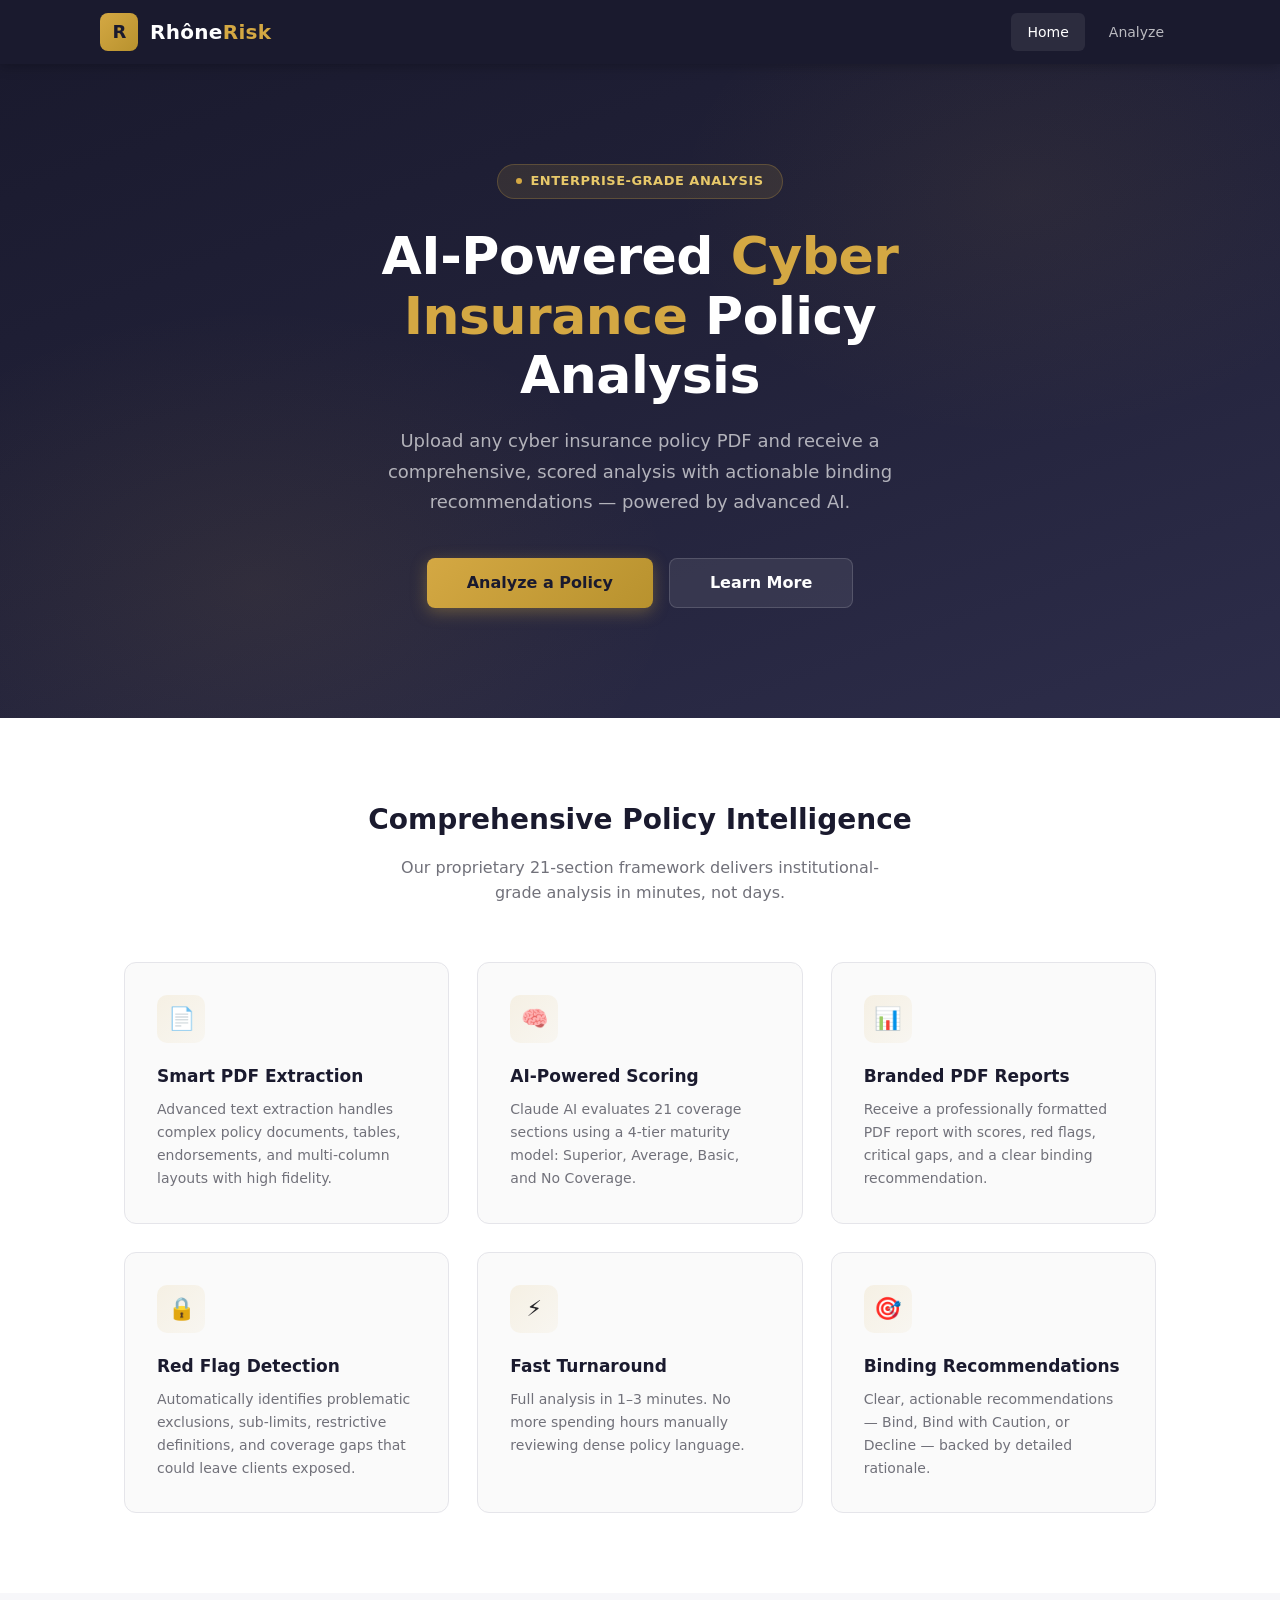
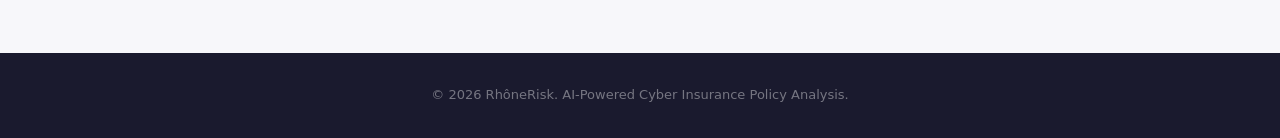
==== static/index.html @ d4c434c1 "Add web frontend and fix Claude API pipeline Frontend: - Add professional SPA frontend (static/index" ====
<!DOCTYPE html>
<html lang="en">
<head>
  <meta charset="UTF-8">
  <meta name="viewport" content="width=device-width, initial-scale=1.0">
  <title>RhôneRisk — Cyber Insurance Policy Analyzer</title>
  <link rel="stylesheet" href="/static/css/style.css">
  <link rel="icon" href="data:image/svg+xml,<svg xmlns='http://www.w3.org/2000/svg' viewBox='0 0 32 32'><rect width='32' height='32' rx='6' fill='%23d4a843'/><text x='50%25' y='55%25' dominant-baseline='central' text-anchor='middle' font-family='Georgia,serif' font-weight='800' font-size='18' fill='%231a1a2e'>R</text></svg>">
</head>
<body>

<!-- ======== Navbar ======== -->
<nav class="navbar">
  <div class="navbar-inner">
    <a href="/" class="logo" data-view="home">
      <div class="logo-mark">R</div>
      <div class="logo-text">Rhône<span>Risk</span></div>
    </a>
    <div class="nav-links">
      <a href="/" data-view="home">Home</a>
      <a href="#analyze" data-view="analyze">Analyze</a>
    </div>
  </div>
</nav>

<!-- ======== HOME VIEW ======== -->
<div id="view-home" class="view active">

  <section class="hero">
    <div class="hero-content fade-in">
      <div class="hero-badge"><span class="dot"></span> Enterprise-Grade Analysis</div>
      <h1>AI-Powered <em>Cyber Insurance</em> Policy Analysis</h1>
      <p>Upload any cyber insurance policy PDF and receive a comprehensive, scored analysis with actionable binding recommendations — powered by advanced AI.</p>
      <div class="hero-actions">
        <a class="btn btn-primary btn-lg" data-view="analyze">Analyze a Policy</a>
        <a class="btn btn-secondary btn-lg" href="#features">Learn More</a>
      </div>
    </div>
  </section>

  <section class="features" id="features">
    <div class="features-header">
      <h2>Comprehensive Policy Intelligence</h2>
      <p>Our proprietary 21-section framework delivers institutional-grade analysis in minutes, not days.</p>
    </div>
    <div class="features-grid container">
      <div class="feature-card">
        <div class="feature-icon">📄</div>
        <h3>Smart PDF Extraction</h3>
        <p>Advanced text extraction handles complex policy documents, tables, endorsements, and multi-column layouts with high fidelity.</p>
      </div>
      <div class="feature-card">
        <div class="feature-icon">🧠</div>
        <h3>AI-Powered Scoring</h3>
        <p>Claude AI evaluates 21 coverage sections using a 4-tier maturity model: Superior, Average, Basic, and No Coverage.</p>
      </div>
      <div class="feature-card">
        <div class="feature-icon">📊</div>
        <h3>Branded PDF Reports</h3>
        <p>Receive a professionally formatted PDF report with scores, red flags, critical gaps, and a clear binding recommendation.</p>
      </div>
      <div class="feature-card">
        <div class="feature-icon">🔒</div>
        <h3>Red Flag Detection</h3>
        <p>Automatically identifies problematic exclusions, sub-limits, restrictive definitions, and coverage gaps that could leave clients exposed.</p>
      </div>
      <div class="feature-card">
        <div class="feature-icon">⚡</div>
        <h3>Fast Turnaround</h3>
        <p>Full analysis in 1–3 minutes. No more spending hours manually reviewing dense policy language.</p>
      </div>
      <div class="feature-card">
        <div class="feature-icon">🎯</div>
        <h3>Binding Recommendations</h3>
        <p>Clear, actionable recommendations — Bind, Bind with Caution, or Decline — backed by detailed rationale.</p>
      </div>
    </div>
  </section>

</div>

<!-- ======== ANALYZE VIEW ======== -->
<div id="view-analyze" class="view">
  <section class="page-section">
    <div class="container">
      <h1 class="section-title">Analyze a Policy</h1>
      <p class="section-subtitle">Upload a cyber insurance policy PDF for AI-powered analysis and scoring.</p>

      <form id="analyze-form" class="card fade-in">

        <!-- Dropzone -->
        <div class="form-group">
          <label class="form-label">Policy Document <span style="color:var(--red)">*</span></label>
          <div class="dropzone" id="dropzone">
            <input type="file" id="file-input" accept=".pdf">
            <div class="dropzone-icon">📄</div>
            <h3>Drag &amp; drop your PDF here</h3>
            <p>or click to browse — PDF only, max 50 MB</p>
          </div>
          <div class="file-info" id="file-info" style="display:none"></div>
        </div>

        <hr style="border:none;border-top:1px solid var(--gray-200);margin:28px 0">

        <h3 style="font-size:16px;font-weight:700;color:var(--navy);margin-bottom:16px">Client Information <span class="form-hint">(optional)</span></h3>

        <div class="form-row">
          <div class="form-group">
            <label class="form-label" for="client_name">Client Name</label>
            <input class="form-input" type="text" id="client_name" placeholder="e.g. Acme Corp">
          </div>
          <div class="form-group">
            <label class="form-label" for="industry">Industry</label>
            <input class="form-input" type="text" id="industry" placeholder="e.g. Technology, Healthcare">
          </div>
        </div>

        <div class="form-row">
          <div class="form-group">
            <label class="form-label" for="annual_revenue">Annual Revenue</label>
            <input class="form-input" type="text" id="annual_revenue" placeholder="e.g. $10M">
          </div>
          <div class="form-group">
            <label class="form-label" for="employee_count">Employee Count</label>
            <input class="form-input" type="text" id="employee_count" placeholder="e.g. 250">
          </div>
        </div>

        <div class="checkbox-group">
          <input type="checkbox" id="is_msp">
          <label for="is_msp">This client is a Managed Service Provider (MSP)</label>
        </div>

        <div class="form-group">
          <label class="form-label" for="notes">Additional Notes</label>
          <textarea class="form-textarea" id="notes" placeholder="Any special considerations or context for the analysis…"></textarea>
        </div>

        <div style="text-align:right;padding-top:8px">
          <button type="submit" class="btn btn-primary btn-lg" id="submit-btn">⬆ Upload &amp; Analyze</button>
        </div>

      </form>
    </div>
  </section>
</div>

<!-- ======== PROGRESS VIEW ======== -->
<div id="view-progress" class="view">
  <section class="page-section">
    <div class="container" style="max-width:600px">
      <div class="card fade-in">
        <div class="progress-container">

          <div class="progress-ring-wrap">
            <svg class="progress-ring" width="180" height="180">
              <circle class="progress-ring-bg" cx="90" cy="90" r="78"/>
              <circle class="progress-ring-fill" id="progress-ring-fill" cx="90" cy="90" r="78"
                      stroke-dasharray="490" stroke-dashoffset="490"/>
            </svg>
            <div class="progress-pct">
              <span class="pct" id="progress-pct">0</span>
              <span class="pct-label">percent</span>
            </div>
          </div>

          <div class="progress-stage" id="progress-stage">Pending</div>
          <div class="progress-detail" id="progress-detail">Preparing analysis…</div>

          <div style="margin-top:16px;font-size:13px;color:var(--gray-400)">
            Analysis ID: <code id="analysis-id-display" style="color:var(--gray-600)">—</code>
          </div>

          <div class="stage-steps" style="margin-top:28px">
            <div class="stage-step"><span class="step-dot"></span> Extracting</div>
            <div class="stage-step"><span class="step-dot"></span> Parsing</div>
            <div class="stage-step"><span class="step-dot"></span> Scoring</div>
            <div class="stage-step"><span class="step-dot"></span> Post-Processing</div>
            <div class="stage-step"><span class="step-dot"></span> Narrative</div>
            <div class="stage-step"><span class="step-dot"></span> Report</div>
          </div>

        </div>
      </div>
    </div>
  </section>
</div>

<!-- ======== RESULTS VIEW ======== -->
<div id="view-results" class="view">
  <section class="page-section">
    <div class="container">

      <!-- Header: Score + Rating -->
      <div class="card fade-in">
        <div class="results-header">
          <div class="score-gauge">
            <svg viewBox="0 0 200 200">
              <circle class="gauge-bg" cx="100" cy="100" r="88"
                      transform="rotate(-90 100 100)"
                      stroke-dasharray="553" stroke-dashoffset="0"/>
              <circle class="gauge-fill" id="gauge-fill" cx="100" cy="100" r="88"
                      transform="rotate(-90 100 100)"
                      stroke-dasharray="553" stroke-dashoffset="553"/>
            </svg>
            <div class="score-value">
              <span class="score-num" id="score-num">0.0</span>
              <span class="score-max">/ 10</span>
            </div>
          </div>
          <div id="rating-badge" class="rating-badge rating-average">—</div>
        </div>

        <div id="recommendation" class="recommendation-card rec-caution">
          <span class="rec-icon">⚠️</span>
          <div>Loading…</div>
        </div>

        <!-- Policy Metadata -->
        <div style="margin-bottom:8px">
          <h3 style="font-size:15px;font-weight:700;color:var(--navy);margin-bottom:12px">Policy Details</h3>
          <div id="policy-metadata" style="font-size:14px;color:var(--gray-600);line-height:2"></div>
        </div>
      </div>

      <!-- Coverage Scores -->
      <div class="card fade-in-delay">
        <h3 style="font-size:17px;font-weight:700;color:var(--navy);margin-bottom:16px">Coverage Scores</h3>
        <div style="overflow-x:auto">
          <table class="coverage-table">
            <thead>
              <tr>
                <th>Coverage Section</th>
                <th>Score</th>
                <th>Tier</th>
                <th>Visual</th>
              </tr>
            </thead>
            <tbody id="coverage-tbody"></tbody>
          </table>
        </div>
      </div>

      <!-- Red Flags & Gaps -->
      <div class="card fade-in-delay">
        <div style="display:flex;align-items:center;gap:12px;margin-bottom:20px">
          <h3 style="font-size:17px;font-weight:700;color:var(--navy)">Red Flags &amp; Critical Gaps</h3>
          <span style="background:var(--red-light);color:var(--red);padding:4px 12px;border-radius:100px;font-size:13px;font-weight:700" id="red-flag-count">0</span>
        </div>
        <div id="critical-gaps"></div>
      </div>

      <!-- Actions -->
      <div style="display:flex;gap:16px;justify-content:center;padding:20px 0;flex-wrap:wrap">
        <button class="btn btn-primary btn-lg" id="download-btn">📥 Download PDF Report</button>
        <button class="btn btn-outline btn-lg" id="new-analysis-btn">+ New Analysis</button>
      </div>

    </div>
  </section>
</div>

<!-- ======== ERROR VIEW ======== -->
<div id="view-error" class="view">
  <section class="page-section">
    <div class="container" style="max-width:600px">
      <div class="card">
        <div class="error-state">
          <div class="error-icon">❌</div>
          <h3>Analysis Failed</h3>
          <p id="error-message">An unexpected error occurred.</p>
          <button class="btn btn-primary" id="error-retry">Try Again</button>
        </div>
      </div>
    </div>
  </section>
</div>

<!-- ======== Footer ======== -->
<footer class="footer">
  <div class="container">
    &copy; 2026 RhôneRisk. AI-Powered Cyber Insurance Policy Analysis.
  </div>
</footer>

<!-- Toast -->
<div id="toast" class="toast"></div>

<script src="/static/js/app.js"></script>
</body>
</html>
---- static/css/style.css ----
/* ============================================================
   RhôneRisk Cyber Insurance Policy Analyzer — Stylesheet
   ============================================================ */

/* --- Reset & Variables ------------------------------------ */
*, *::before, *::after { box-sizing: border-box; margin: 0; padding: 0; }

:root {
  --navy:        #1a1a2e;
  --navy-light:  #22223a;
  --navy-mid:    #2d2d4a;
  --gold:        #d4a843;
  --gold-light:  #e8c96a;
  --gold-dark:   #b8922e;
  --white:       #ffffff;
  --off-white:   #f7f7fa;
  --gray-50:     #fafafa;
  --gray-100:    #f3f3f6;
  --gray-200:    #e5e5ea;
  --gray-300:    #d1d1d6;
  --gray-400:    #a1a1aa;
  --gray-500:    #71717a;
  --gray-600:    #52525b;
  --gray-700:    #3f3f46;
  --gray-800:    #27272a;
  --red:         #dc2626;
  --red-light:   #fef2f2;
  --green:       #16a34a;
  --green-light: #f0fdf4;
  --amber:       #d97706;
  --amber-light: #fffbeb;
  --blue:        #2563eb;
  --blue-light:  #eff6ff;
  --shadow-sm:   0 1px 2px rgba(0,0,0,.06);
  --shadow:      0 2px 8px rgba(0,0,0,.08);
  --shadow-md:   0 4px 16px rgba(0,0,0,.10);
  --shadow-lg:   0 8px 32px rgba(0,0,0,.12);
  --radius:      8px;
  --radius-lg:   12px;
  --transition:  .25s ease;
  --font:        'Segoe UI', system-ui, -apple-system, sans-serif;
  --font-serif:  Georgia, 'Times New Roman', serif;
}

html { scroll-behavior: smooth; }

body {
  font-family: var(--font);
  color: var(--gray-800);
  background: var(--off-white);
  line-height: 1.6;
  -webkit-font-smoothing: antialiased;
}

a { color: var(--gold-dark); text-decoration: none; transition: color var(--transition); }
a:hover { color: var(--gold); }

img { max-width: 100%; display: block; }

/* --- Utility --------------------------------------------- */
.container { max-width: 1080px; margin: 0 auto; padding: 0 24px; }
.sr-only { position: absolute; width: 1px; height: 1px; overflow: hidden; clip: rect(0,0,0,0); }

/* --- Header / Navbar ------------------------------------- */
.navbar {
  background: var(--navy);
  padding: 0 24px;
  position: sticky; top: 0; z-index: 100;
  box-shadow: 0 2px 12px rgba(0,0,0,.25);
}
.navbar-inner {
  max-width: 1080px; margin: 0 auto;
  display: flex; align-items: center; justify-content: space-between;
  height: 64px;
}
.logo { display: flex; align-items: center; gap: 12px; text-decoration: none; }
.logo-mark {
  width: 38px; height: 38px; border-radius: 8px;
  background: linear-gradient(135deg, var(--gold), var(--gold-dark));
  display: flex; align-items: center; justify-content: center;
  font-weight: 800; font-size: 18px; color: var(--navy);
  letter-spacing: -1px; line-height: 1;
}
.logo-text {
  font-size: 20px; font-weight: 700; color: var(--white);
  letter-spacing: .3px;
}
.logo-text span { color: var(--gold); }

.nav-links { display: flex; gap: 8px; }
.nav-links a {
  color: rgba(255,255,255,.7); font-size: 14px; font-weight: 500;
  padding: 8px 16px; border-radius: 6px; transition: all var(--transition);
}
.nav-links a:hover,
.nav-links a.active { color: var(--white); background: rgba(255,255,255,.08); }

/* --- Hero ------------------------------------------------ */
.hero {
  background: linear-gradient(160deg, var(--navy) 0%, var(--navy-light) 50%, var(--navy-mid) 100%);
  padding: 100px 24px 110px;
  text-align: center;
  position: relative; overflow: hidden;
}
.hero::before {
  content: '';
  position: absolute; inset: 0;
  background:
    radial-gradient(ellipse 600px 400px at 20% 80%, rgba(212,168,67,.08) 0%, transparent 70%),
    radial-gradient(ellipse 500px 350px at 80% 20%, rgba(212,168,67,.06) 0%, transparent 70%);
  pointer-events: none;
}
.hero-content { position: relative; z-index: 1; max-width: 720px; margin: 0 auto; }
.hero-badge {
  display: inline-flex; align-items: center; gap: 8px;
  background: rgba(212,168,67,.12); border: 1px solid rgba(212,168,67,.25);
  border-radius: 100px; padding: 6px 18px; margin-bottom: 28px;
  font-size: 13px; font-weight: 600; color: var(--gold-light);
  letter-spacing: .5px; text-transform: uppercase;
}
.hero-badge .dot { width: 6px; height: 6px; border-radius: 50%; background: var(--gold); }
.hero h1 {
  font-size: clamp(32px, 5vw, 52px); font-weight: 800; color: var(--white);
  line-height: 1.15; margin-bottom: 20px; letter-spacing: -.5px;
}
.hero h1 em { font-style: normal; color: var(--gold); }
.hero p {
  font-size: 18px; color: rgba(255,255,255,.65); max-width: 560px; margin: 0 auto 40px;
  line-height: 1.7;
}

/* --- Buttons --------------------------------------------- */
.btn {
  display: inline-flex; align-items: center; justify-content: center; gap: 8px;
  font-family: var(--font); font-size: 15px; font-weight: 600;
  padding: 14px 32px; border-radius: 8px; border: none; cursor: pointer;
  transition: all var(--transition); text-decoration: none; line-height: 1;
}
.btn-primary {
  background: linear-gradient(135deg, var(--gold), var(--gold-dark));
  color: var(--navy); box-shadow: 0 4px 16px rgba(212,168,67,.35);
}
.btn-primary:hover {
  transform: translateY(-2px);
  box-shadow: 0 6px 24px rgba(212,168,67,.45);
  color: var(--navy);
}
.btn-secondary {
  background: rgba(255,255,255,.08); color: var(--white);
  border: 1px solid rgba(255,255,255,.15);
}
.btn-secondary:hover { background: rgba(255,255,255,.14); color: var(--white); }
.btn-outline {
  background: transparent; color: var(--navy);
  border: 2px solid var(--gray-200);
}
.btn-outline:hover { border-color: var(--gold); color: var(--gold-dark); }
.btn-sm { padding: 10px 20px; font-size: 14px; }
.btn-lg { padding: 16px 40px; font-size: 16px; }
.btn:disabled { opacity: .5; cursor: not-allowed; transform: none !important; }

.hero-actions { display: flex; gap: 16px; justify-content: center; flex-wrap: wrap; }

/* --- Features -------------------------------------------- */
.features {
  padding: 80px 24px;
  background: var(--white);
}
.features-header { text-align: center; margin-bottom: 56px; }
.features-header h2 { font-size: 28px; font-weight: 700; color: var(--navy); margin-bottom: 12px; }
.features-header p { font-size: 16px; color: var(--gray-500); max-width: 520px; margin: 0 auto; }

.features-grid {
  display: grid; grid-template-columns: repeat(auto-fit, minmax(280px, 1fr));
  gap: 28px; max-width: 1080px; margin: 0 auto;
}
.feature-card {
  background: var(--gray-50); border: 1px solid var(--gray-200);
  border-radius: var(--radius-lg); padding: 32px;
  transition: all var(--transition);
}
.feature-card:hover {
  border-color: var(--gold);
  box-shadow: var(--shadow-md);
  transform: translateY(-2px);
}
.feature-icon {
  width: 48px; height: 48px; border-radius: 10px;
  background: linear-gradient(135deg, rgba(212,168,67,.12), rgba(212,168,67,.05));
  display: flex; align-items: center; justify-content: center;
  font-size: 22px; margin-bottom: 20px;
}
.feature-card h3 { font-size: 17px; font-weight: 700; color: var(--navy); margin-bottom: 8px; }
.feature-card p { font-size: 14px; color: var(--gray-500); line-height: 1.65; }

/* --- Page Sections --------------------------------------- */
.page-section {
  padding: 60px 24px 80px;
}
.page-section .container { max-width: 760px; }

.section-title {
  font-size: 28px; font-weight: 700; color: var(--navy);
  margin-bottom: 8px;
}
.section-subtitle {
  font-size: 15px; color: var(--gray-500); margin-bottom: 36px;
}

/* --- Card ------------------------------------------------ */
.card {
  background: var(--white); border: 1px solid var(--gray-200);
  border-radius: var(--radius-lg); box-shadow: var(--shadow);
  padding: 36px; margin-bottom: 24px;
}

/* --- Form ------------------------------------------------ */
.form-group { margin-bottom: 20px; }
.form-label {
  display: block; font-size: 14px; font-weight: 600; color: var(--gray-700);
  margin-bottom: 6px;
}
.form-hint { font-size: 12px; color: var(--gray-400); font-weight: 400; margin-left: 4px; }
.form-input,
.form-select,
.form-textarea {
  width: 100%; padding: 11px 14px; font-size: 15px; font-family: var(--font);
  border: 1px solid var(--gray-300); border-radius: var(--radius);
  background: var(--white); color: var(--gray-800);
  transition: border-color var(--transition), box-shadow var(--transition);
}
.form-input:focus,
.form-select:focus,
.form-textarea:focus {
  outline: none; border-color: var(--gold);
  box-shadow: 0 0 0 3px rgba(212,168,67,.15);
}
.form-textarea { resize: vertical; min-height: 80px; }
.form-row { display: grid; grid-template-columns: 1fr 1fr; gap: 16px; }

.checkbox-group {
  display: flex; align-items: center; gap: 10px;
  padding: 12px 0;
}
.checkbox-group input[type="checkbox"] {
  width: 18px; height: 18px; accent-color: var(--gold);
  cursor: pointer;
}
.checkbox-group label { font-size: 14px; color: var(--gray-700); cursor: pointer; }

/* --- Dropzone -------------------------------------------- */
.dropzone {
  border: 2px dashed var(--gray-300); border-radius: var(--radius-lg);
  padding: 48px 24px; text-align: center; cursor: pointer;
  transition: all var(--transition); background: var(--gray-50);
  position: relative;
}
.dropzone:hover,
.dropzone.drag-over {
  border-color: var(--gold); background: rgba(212,168,67,.04);
}
.dropzone-icon { font-size: 40px; margin-bottom: 12px; opacity: .5; }
.dropzone h3 { font-size: 16px; font-weight: 600; color: var(--gray-700); margin-bottom: 4px; }
.dropzone p { font-size: 13px; color: var(--gray-400); }
.dropzone input[type="file"] {
  position: absolute; inset: 0; opacity: 0; cursor: pointer;
}
.dropzone.has-file { border-color: var(--green); background: var(--green-light); }
.dropzone.has-file .dropzone-icon { opacity: 1; }

.file-info {
  display: flex; align-items: center; gap: 12px; justify-content: center;
  margin-top: 12px; font-size: 14px; color: var(--gray-600);
}
.file-info .file-name { font-weight: 600; color: var(--navy); }
.file-info .file-size { color: var(--gray-400); }
.file-info .remove-file {
  color: var(--red); cursor: pointer; font-weight: 600; font-size: 13px;
  background: none; border: none; font-family: var(--font);
}
.file-info .remove-file:hover { text-decoration: underline; }

/* --- Progress -------------------------------------------- */
.progress-container { text-align: center; padding: 20px 0; }

.progress-ring-wrap {
  position: relative; width: 180px; height: 180px; margin: 0 auto 28px;
}
.progress-ring { transform: rotate(-90deg); }
.progress-ring-bg { fill: none; stroke: var(--gray-200); stroke-width: 8; }
.progress-ring-fill {
  fill: none; stroke: var(--gold); stroke-width: 8;
  stroke-linecap: round;
  transition: stroke-dashoffset .6s ease;
}
.progress-pct {
  position: absolute; inset: 0; display: flex; flex-direction: column;
  align-items: center; justify-content: center;
}
.progress-pct .pct { font-size: 42px; font-weight: 800; color: var(--navy); line-height: 1; }
.progress-pct .pct-label { font-size: 13px; color: var(--gray-400); margin-top: 4px; }

.progress-stage {
  font-size: 16px; font-weight: 600; color: var(--navy); margin-bottom: 8px;
}
.progress-detail { font-size: 14px; color: var(--gray-500); }

.stage-steps {
  display: flex; gap: 4px; justify-content: center; flex-wrap: wrap;
  margin-top: 28px;
}
.stage-step {
  display: flex; align-items: center; gap: 6px;
  padding: 6px 14px; border-radius: 100px; font-size: 12px; font-weight: 600;
  background: var(--gray-100); color: var(--gray-400);
  transition: all var(--transition);
}
.stage-step.active { background: rgba(212,168,67,.12); color: var(--gold-dark); }
.stage-step.done { background: var(--green-light); color: var(--green); }
.stage-step .step-dot {
  width: 6px; height: 6px; border-radius: 50%; background: currentColor;
}

/* --- Results --------------------------------------------- */
.results-header {
  text-align: center; padding-bottom: 32px;
  border-bottom: 1px solid var(--gray-200); margin-bottom: 32px;
}

.score-gauge {
  position: relative; width: 200px; height: 200px; margin: 0 auto 20px;
}
.score-gauge svg { width: 100%; height: 100%; }
.gauge-bg { fill: none; stroke: var(--gray-200); stroke-width: 12; }
.gauge-fill {
  fill: none; stroke-width: 12; stroke-linecap: round;
  transition: stroke-dashoffset 1.2s ease, stroke .4s ease;
}
.score-value {
  position: absolute; inset: 0; display: flex; flex-direction: column;
  align-items: center; justify-content: center;
}
.score-value .score-num { font-size: 52px; font-weight: 800; line-height: 1; }
.score-value .score-max { font-size: 16px; color: var(--gray-400); margin-top: 2px; }

.rating-badge {
  display: inline-flex; align-items: center; gap: 8px;
  padding: 8px 24px; border-radius: 100px; font-size: 15px; font-weight: 700;
  letter-spacing: .3px; text-transform: uppercase;
}
.rating-superior { background: #ecfdf5; color: #059669; border: 1px solid #a7f3d0; }
.rating-average  { background: #eff6ff; color: #2563eb; border: 1px solid #bfdbfe; }
.rating-basic    { background: #fffbeb; color: #d97706; border: 1px solid #fde68a; }
.rating-nocoverage { background: #fef2f2; color: #dc2626; border: 1px solid #fecaca; }

.recommendation-card {
  display: flex; align-items: center; gap: 16px;
  padding: 20px 24px; border-radius: var(--radius-lg);
  margin: 24px 0 32px; font-size: 15px; font-weight: 600;
}
.rec-bind { background: #ecfdf5; color: #059669; border: 1px solid #a7f3d0; }
.rec-caution { background: #fffbeb; color: #d97706; border: 1px solid #fde68a; }
.rec-decline { background: #fef2f2; color: #dc2626; border: 1px solid #fecaca; }
.rec-icon { font-size: 28px; flex-shrink: 0; }

/* --- Coverage Table -------------------------------------- */
.coverage-table { width: 100%; border-collapse: collapse; margin: 16px 0; }
.coverage-table th {
  text-align: left; font-size: 12px; font-weight: 700; color: var(--gray-500);
  text-transform: uppercase; letter-spacing: .5px;
  padding: 10px 14px; border-bottom: 2px solid var(--gray-200);
}
.coverage-table td {
  padding: 12px 14px; border-bottom: 1px solid var(--gray-100);
  font-size: 14px; color: var(--gray-700);
}
.coverage-table tr:hover td { background: var(--gray-50); }
.score-cell { font-weight: 700; font-size: 15px; }
.score-cell.superior { color: #059669; }
.score-cell.average { color: #2563eb; }
.score-cell.basic { color: #d97706; }
.score-cell.nocoverage { color: #dc2626; }

.score-bar-cell { width: 120px; }
.score-bar {
  height: 6px; border-radius: 3px; background: var(--gray-200);
  overflow: hidden;
}
.score-bar-fill {
  height: 100%; border-radius: 3px;
  transition: width .8s ease;
}

/* --- Red Flags / Gaps ------------------------------------ */
.alert-box {
  display: flex; align-items: flex-start; gap: 14px;
  padding: 16px 20px; border-radius: var(--radius);
  margin-bottom: 12px; font-size: 14px; line-height: 1.6;
}
.alert-box.alert-red { background: var(--red-light); border: 1px solid #fecaca; color: #991b1b; }
.alert-box.alert-amber { background: var(--amber-light); border: 1px solid #fde68a; color: #92400e; }
.alert-icon { font-size: 18px; flex-shrink: 0; margin-top: 1px; }

/* --- Footer ---------------------------------------------- */
.footer {
  background: var(--navy); padding: 32px 24px; text-align: center;
  font-size: 13px; color: rgba(255,255,255,.4);
  margin-top: 60px;
}
.footer a { color: var(--gold); }

/* --- Spinner --------------------------------------------- */
@keyframes spin { to { transform: rotate(360deg); } }
.spinner {
  width: 20px; height: 20px; border: 2px solid rgba(26,26,46,.15);
  border-top-color: var(--navy); border-radius: 50%;
  animation: spin .7s linear infinite; display: inline-block;
}
.spinner-gold { border-color: rgba(212,168,67,.2); border-top-color: var(--gold); }

/* --- Fade / Animate -------------------------------------- */
@keyframes fadeInUp {
  from { opacity: 0; transform: translateY(16px); }
  to   { opacity: 1; transform: translateY(0); }
}
.fade-in { animation: fadeInUp .5s ease both; }
.fade-in-delay { animation: fadeInUp .5s ease .15s both; }

/* --- View Transitions ------------------------------------ */
.view { display: none; }
.view.active { display: block; }

/* --- Responsive ------------------------------------------ */
@media (max-width: 640px) {
  .form-row { grid-template-columns: 1fr; }
  .hero { padding: 60px 20px 70px; }
  .hero h1 { font-size: 28px; }
  .nav-links { display: none; }
  .card { padding: 24px; }
  .stage-steps { gap: 6px; }
  .stage-step { padding: 5px 10px; font-size: 11px; }
  .coverage-table { font-size: 13px; }
  .coverage-table th, .coverage-table td { padding: 8px 10px; }
}

/* --- Toast ----------------------------------------------- */
.toast {
  position: fixed; bottom: 24px; right: 24px; z-index: 9999;
  background: var(--navy); color: var(--white); padding: 14px 24px;
  border-radius: var(--radius); font-size: 14px; font-weight: 500;
  box-shadow: var(--shadow-lg);
  transform: translateY(100px); opacity: 0;
  transition: all .35s ease;
}
.toast.show { transform: translateY(0); opacity: 1; }
.toast.error { background: var(--red); }

/* --- Error state ----------------------------------------- */
.error-state { text-align: center; padding: 40px 0; }
.error-state .error-icon { font-size: 48px; margin-bottom: 16px; }
.error-state h3 { font-size: 20px; color: var(--navy); margin-bottom: 8px; }
.error-state p { font-size: 14px; color: var(--gray-500); margin-bottom: 24px; }
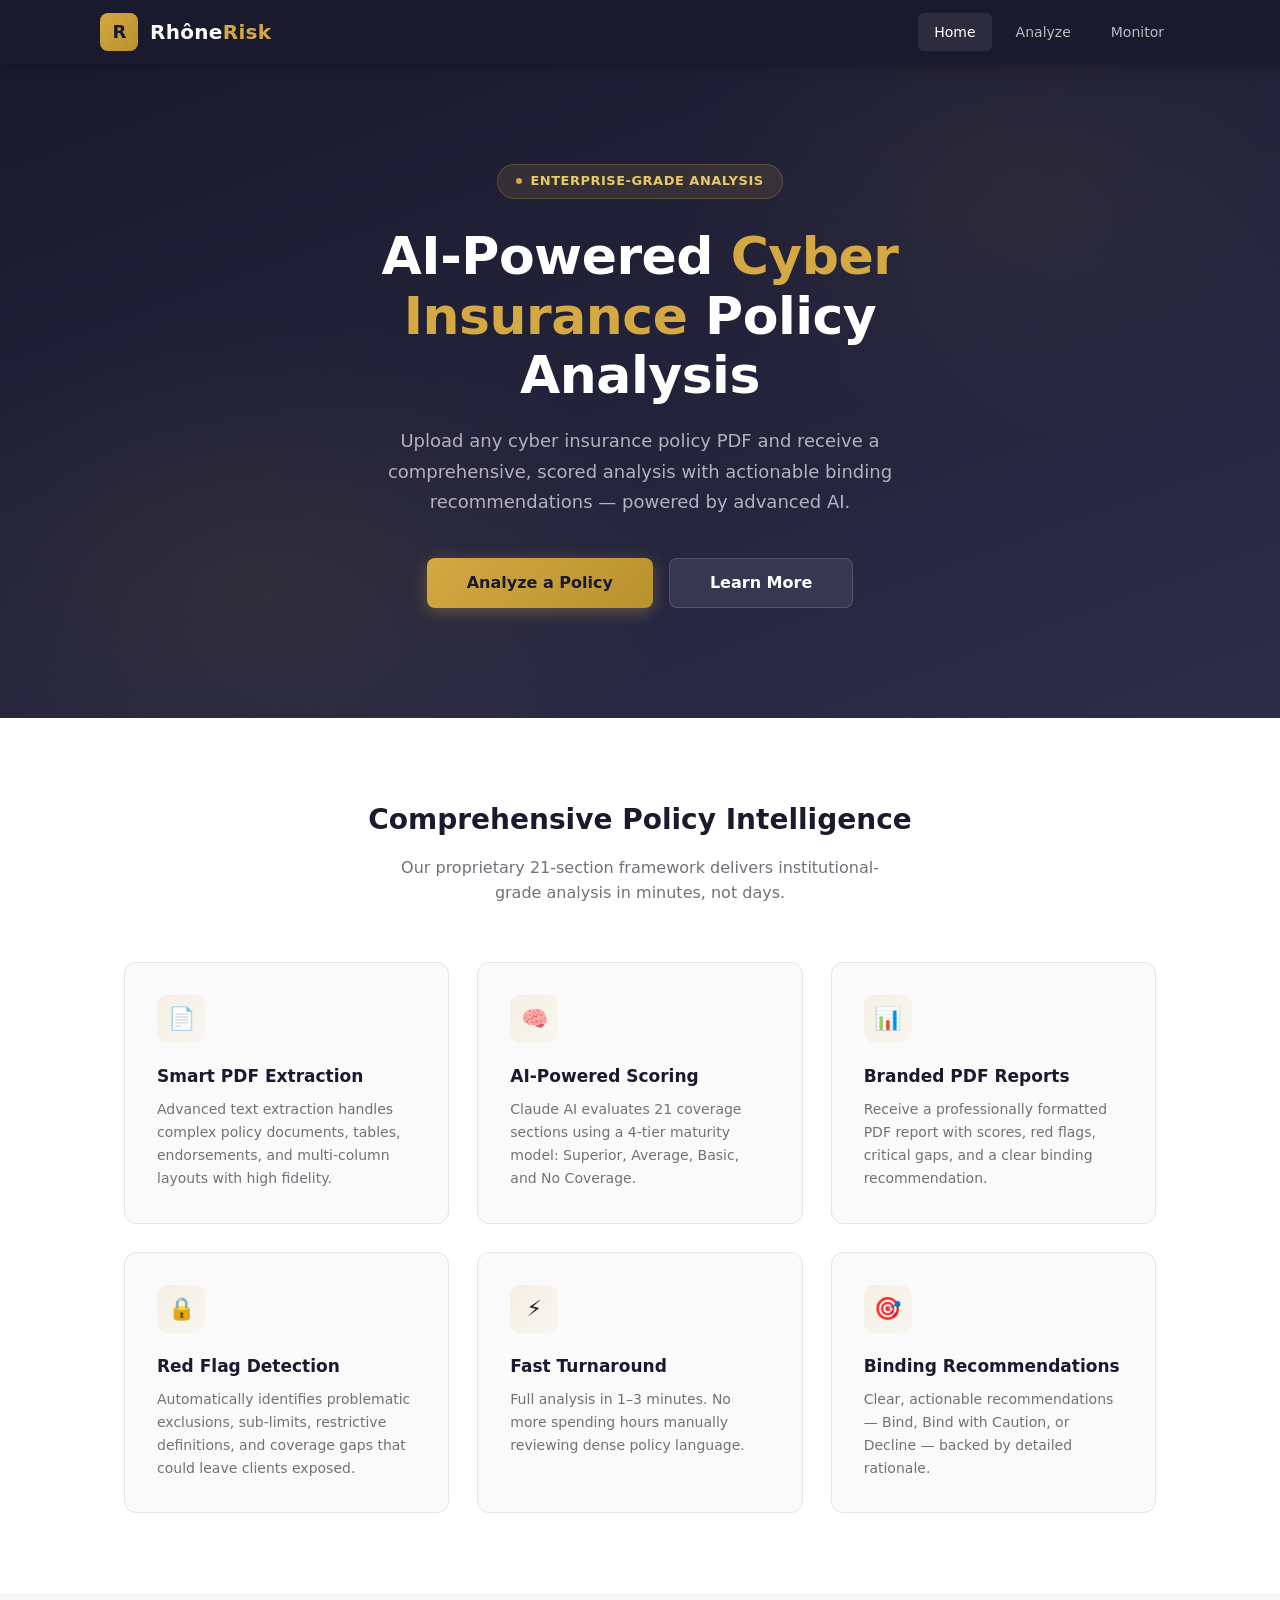
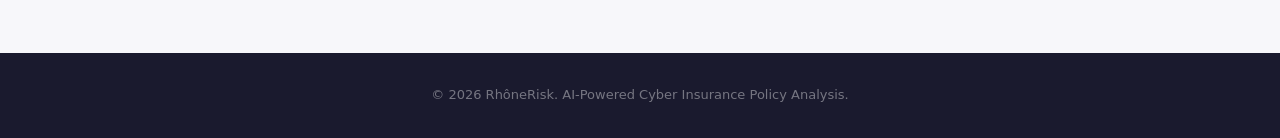
==== commit d0a8debb: "Add comprehensive monitoring & logging system - New monitoring module (app/monitoring.py): AnalysisT" ====
--- a/static/index.html
+++ b/static/index.html
@@ -19,6 +19,7 @@
     <div class="nav-links">
       <a href="/" data-view="home">Home</a>
       <a href="#analyze" data-view="analyze">Analyze</a>
+      <a href="#monitor" data-view="monitor">Monitor</a>
     </div>
   </div>
 </nav>
@@ -148,7 +149,7 @@
 <!-- ======== PROGRESS VIEW ======== -->
 <div id="view-progress" class="view">
   <section class="page-section">
-    <div class="container" style="max-width:600px">
+    <div class="container" style="max-width:640px">
       <div class="card fade-in">
         <div class="progress-container">
 
@@ -165,6 +166,7 @@
           </div>
 
           <div class="progress-stage" id="progress-stage">Pending</div>
+          <div class="progress-elapsed" id="progress-elapsed"></div>
           <div class="progress-detail" id="progress-detail">Preparing analysis…</div>
 
           <div style="margin-top:16px;font-size:13px;color:var(--gray-400)">
@@ -181,6 +183,15 @@
           </div>
 
         </div>
+      </div>
+
+      <!-- Live Log Viewer on Progress Page -->
+      <div class="card fade-in-delay" style="margin-top:16px">
+        <div style="display:flex;align-items:center;justify-content:space-between;margin-bottom:12px">
+          <h3 style="font-size:15px;font-weight:700;color:var(--navy)">Live Pipeline Logs</h3>
+          <span class="log-status-dot" id="log-status-dot"></span>
+        </div>
+        <div class="log-viewer" id="progress-log-viewer"></div>
       </div>
     </div>
   </section>
@@ -260,6 +271,100 @@
   </section>
 </div>
 
+<!-- ======== MONITOR / DASHBOARD VIEW ======== -->
+<div id="view-monitor" class="view">
+  <section class="page-section">
+    <div class="container" style="max-width:1100px">
+      <h1 class="section-title">Monitoring Dashboard</h1>
+      <p class="section-subtitle">Pipeline performance, analysis history, and real-time log streaming.</p>
+
+      <!-- Summary Stats -->
+      <div class="monitor-stats" id="monitor-stats">
+        <div class="stat-card">
+          <div class="stat-value" id="stat-total">0</div>
+          <div class="stat-label">Total Analyses</div>
+        </div>
+        <div class="stat-card">
+          <div class="stat-value stat-green" id="stat-completed">0</div>
+          <div class="stat-label">Completed</div>
+        </div>
+        <div class="stat-card">
+          <div class="stat-value stat-red" id="stat-failed">0</div>
+          <div class="stat-label">Failed</div>
+        </div>
+        <div class="stat-card">
+          <div class="stat-value stat-amber" id="stat-running">0</div>
+          <div class="stat-label">In Progress</div>
+        </div>
+        <div class="stat-card">
+          <div class="stat-value" id="stat-avg-time">—</div>
+          <div class="stat-label">Avg. Duration</div>
+        </div>
+      </div>
+
+      <!-- Analysis History Table -->
+      <div class="card fade-in" style="margin-top:24px">
+        <div style="display:flex;align-items:center;justify-content:space-between;margin-bottom:16px;flex-wrap:wrap;gap:12px">
+          <h3 style="font-size:17px;font-weight:700;color:var(--navy)">Analysis History</h3>
+          <button class="btn btn-sm btn-outline" id="refresh-history-btn">Refresh</button>
+        </div>
+        <div style="overflow-x:auto">
+          <table class="monitor-table" id="history-table">
+            <thead>
+              <tr>
+                <th>Analysis ID</th>
+                <th>Client</th>
+                <th>File</th>
+                <th>Status</th>
+                <th>Total Time</th>
+                <th>Extract</th>
+                <th>Parse</th>
+                <th>Score (API)</th>
+                <th>Post-Proc</th>
+                <th>Narrative (API)</th>
+                <th>Report</th>
+                <th>Details</th>
+              </tr>
+            </thead>
+            <tbody id="history-tbody"></tbody>
+          </table>
+        </div>
+        <div id="no-history" class="empty-state" style="display:none">
+          <p>No analyses yet. Submit a policy to get started.</p>
+        </div>
+      </div>
+
+      <!-- Live Log Viewer -->
+      <div class="card fade-in-delay" style="margin-top:24px">
+        <div style="display:flex;align-items:center;justify-content:space-between;margin-bottom:12px;flex-wrap:wrap;gap:12px">
+          <h3 style="font-size:17px;font-weight:700;color:var(--navy)">Live Log Stream</h3>
+          <div style="display:flex;align-items:center;gap:12px">
+            <select class="form-select" id="log-analysis-select" style="width:auto;padding:6px 12px;font-size:13px">
+              <option value="">Select an analysis…</option>
+            </select>
+            <span class="log-status-dot" id="monitor-log-status-dot"></span>
+          </div>
+        </div>
+        <div class="log-viewer log-viewer-tall" id="monitor-log-viewer">
+          <div class="log-placeholder">Select an analysis above to view its logs.</div>
+        </div>
+      </div>
+
+      <!-- Expanded Detail Modal -->
+      <div class="detail-overlay" id="detail-overlay" style="display:none">
+        <div class="detail-modal">
+          <div style="display:flex;align-items:center;justify-content:space-between;margin-bottom:20px">
+            <h3 style="font-size:17px;font-weight:700;color:var(--navy)">Analysis Details</h3>
+            <button class="btn btn-sm btn-outline" id="close-detail-btn">Close</button>
+          </div>
+          <div id="detail-content"></div>
+        </div>
+      </div>
+
+    </div>
+  </section>
+</div>
+
 <!-- ======== ERROR VIEW ======== -->
 <div id="view-error" class="view">
   <section class="page-section">
--- a/static/css/style.css
+++ b/static/css/style.css
@@ -40,6 +40,7 @@
   --transition:  .25s ease;
   --font:        'Segoe UI', system-ui, -apple-system, sans-serif;
   --font-serif:  Georgia, 'Times New Roman', serif;
+  --font-mono:   'SF Mono', 'Cascadia Code', 'Fira Code', monospace;
 }
 
 html { scroll-behavior: smooth; }
@@ -289,8 +290,7 @@
 .progress-ring { transform: rotate(-90deg); }
 .progress-ring-bg { fill: none; stroke: var(--gray-200); stroke-width: 8; }
 .progress-ring-fill {
-  fill: none; stroke: var(--gold); stroke-width: 8;
-  stroke-linecap: round;
+  fill: none; stroke: var(--gold); stroke-width: 8; stroke-linecap: round;
   transition: stroke-dashoffset .6s ease;
 }
 .progress-pct {
@@ -301,7 +301,11 @@
 .progress-pct .pct-label { font-size: 13px; color: var(--gray-400); margin-top: 4px; }
 
 .progress-stage {
-  font-size: 16px; font-weight: 600; color: var(--navy); margin-bottom: 8px;
+  font-size: 16px; font-weight: 600; color: var(--navy); margin-bottom: 4px;
+}
+.progress-elapsed {
+  font-size: 14px; font-weight: 600; color: var(--gold-dark); margin-bottom: 6px;
+  min-height: 20px;
 }
 .progress-detail { font-size: 14px; color: var(--gray-500); }
 
@@ -429,6 +433,151 @@
 /* --- View Transitions ------------------------------------ */
 .view { display: none; }
 .view.active { display: block; }
+
+/* =========================================================
+   MONITORING DASHBOARD STYLES
+   ========================================================= */
+
+/* --- Summary Stats --------------------------------------- */
+.monitor-stats {
+  display: grid;
+  grid-template-columns: repeat(auto-fit, minmax(160px, 1fr));
+  gap: 16px;
+}
+.stat-card {
+  background: var(--white); border: 1px solid var(--gray-200);
+  border-radius: var(--radius-lg); padding: 24px;
+  text-align: center; box-shadow: var(--shadow-sm);
+}
+.stat-value {
+  font-size: 32px; font-weight: 800; color: var(--navy); line-height: 1.1;
+}
+.stat-value.stat-green { color: var(--green); }
+.stat-value.stat-red { color: var(--red); }
+.stat-value.stat-amber { color: var(--amber); }
+.stat-label {
+  font-size: 13px; font-weight: 600; color: var(--gray-500);
+  margin-top: 6px; text-transform: uppercase; letter-spacing: .5px;
+}
+
+/* --- Monitor Table --------------------------------------- */
+.monitor-table {
+  width: 100%; border-collapse: collapse; font-size: 13px;
+}
+.monitor-table th {
+  text-align: left; font-size: 11px; font-weight: 700; color: var(--gray-500);
+  text-transform: uppercase; letter-spacing: .5px;
+  padding: 10px 10px; border-bottom: 2px solid var(--gray-200);
+  white-space: nowrap;
+}
+.monitor-table td {
+  padding: 10px 10px; border-bottom: 1px solid var(--gray-100);
+  color: var(--gray-700); vertical-align: middle;
+}
+.monitor-table tr:hover td { background: var(--gray-50); }
+.monitor-table code {
+  font-family: var(--font-mono); font-size: 12px;
+  background: var(--gray-100); padding: 2px 6px; border-radius: 4px;
+}
+
+/* Timing cells with color coding */
+.timing-fast { color: var(--green); font-weight: 600; }
+.timing-slow { color: var(--amber); font-weight: 600; }
+.timing-very-slow { color: var(--red); font-weight: 600; }
+.timing-na { color: var(--gray-400); }
+
+/* Status badges */
+.status-badge {
+  display: inline-flex; align-items: center; gap: 5px;
+  padding: 3px 10px; border-radius: 100px; font-size: 11px; font-weight: 700;
+  text-transform: uppercase; letter-spacing: .3px;
+}
+.status-completed { background: var(--green-light); color: var(--green); }
+.status-failed { background: var(--red-light); color: var(--red); }
+.status-running { background: var(--amber-light); color: var(--amber); }
+.status-pending { background: var(--gray-100); color: var(--gray-500); }
+
+/* --- Log Viewer ------------------------------------------ */
+.log-viewer {
+  background: #0d1117; border-radius: var(--radius);
+  padding: 16px; font-family: var(--font-mono); font-size: 12px;
+  line-height: 1.7; color: #c9d1d9;
+  max-height: 280px; overflow-y: auto;
+  border: 1px solid #30363d;
+}
+.log-viewer-tall { max-height: 420px; }
+
+.log-viewer::-webkit-scrollbar { width: 6px; }
+.log-viewer::-webkit-scrollbar-track { background: transparent; }
+.log-viewer::-webkit-scrollbar-thumb { background: #30363d; border-radius: 3px; }
+
+.log-entry { padding: 2px 0; word-break: break-word; }
+.log-entry .log-time { color: #6e7681; }
+.log-entry .log-level-info { color: #58a6ff; }
+.log-entry .log-level-warning { color: #d29922; }
+.log-entry .log-level-error { color: #f85149; }
+.log-entry .log-level-debug { color: #8b949e; }
+.log-entry .log-stage { color: #7ee787; }
+.log-entry .log-msg { color: #c9d1d9; }
+
+.log-placeholder {
+  color: #6e7681; text-align: center; padding: 40px 0;
+  font-family: var(--font); font-size: 14px;
+}
+
+.log-status-dot {
+  width: 8px; height: 8px; border-radius: 50%;
+  background: var(--gray-400); display: inline-block;
+}
+.log-status-dot.connected {
+  background: var(--green);
+  box-shadow: 0 0 6px rgba(22,163,74,.5);
+  animation: pulse 2s ease infinite;
+}
+.log-status-dot.disconnected { background: var(--gray-400); }
+
+@keyframes pulse {
+  0%, 100% { opacity: 1; }
+  50% { opacity: .5; }
+}
+
+/* --- Detail Modal ---------------------------------------- */
+.detail-overlay {
+  position: fixed; inset: 0; z-index: 200;
+  background: rgba(0,0,0,.5);
+  display: flex; align-items: center; justify-content: center;
+  padding: 24px;
+}
+.detail-modal {
+  background: var(--white); border-radius: var(--radius-lg);
+  box-shadow: var(--shadow-lg); padding: 32px;
+  max-width: 700px; width: 100%; max-height: 80vh; overflow-y: auto;
+}
+.detail-modal .detail-row {
+  display: flex; justify-content: space-between; padding: 8px 0;
+  border-bottom: 1px solid var(--gray-100); font-size: 14px;
+}
+.detail-modal .detail-row .detail-label { color: var(--gray-500); font-weight: 600; }
+.detail-modal .detail-row .detail-value { color: var(--gray-800); text-align: right; }
+.detail-modal .detail-section {
+  margin-top: 20px; padding-top: 16px; border-top: 2px solid var(--gray-200);
+}
+.detail-modal .detail-section h4 {
+  font-size: 14px; font-weight: 700; color: var(--navy);
+  margin-bottom: 12px; text-transform: uppercase; letter-spacing: .5px;
+}
+.detail-error {
+  background: var(--red-light); border: 1px solid #fecaca;
+  border-radius: var(--radius); padding: 12px 16px;
+  font-size: 13px; color: #991b1b; word-break: break-word;
+  font-family: var(--font-mono); line-height: 1.5;
+}
+
+/* --- Empty State ----------------------------------------- */
+.empty-state {
+  text-align: center; padding: 40px 0;
+}
+.empty-state p { color: var(--gray-400); font-size: 14px; }
 
 /* --- Responsive ------------------------------------------ */
 @media (max-width: 640px) {
@@ -441,6 +590,9 @@
   .stage-step { padding: 5px 10px; font-size: 11px; }
   .coverage-table { font-size: 13px; }
   .coverage-table th, .coverage-table td { padding: 8px 10px; }
+  .monitor-stats { grid-template-columns: repeat(2, 1fr); }
+  .monitor-table { font-size: 11px; }
+  .monitor-table th, .monitor-table td { padding: 6px 6px; }
 }
 
 /* --- Toast ----------------------------------------------- */
@@ -460,3 +612,6 @@
 .error-state .error-icon { font-size: 48px; margin-bottom: 16px; }
 .error-state h3 { font-size: 20px; color: var(--navy); margin-bottom: 8px; }
 .error-state p { font-size: 14px; color: var(--gray-500); margin-bottom: 24px; }
+
+/* --- Monitor page wider container override --------------- */
+#view-monitor .page-section .container { max-width: 1100px; }
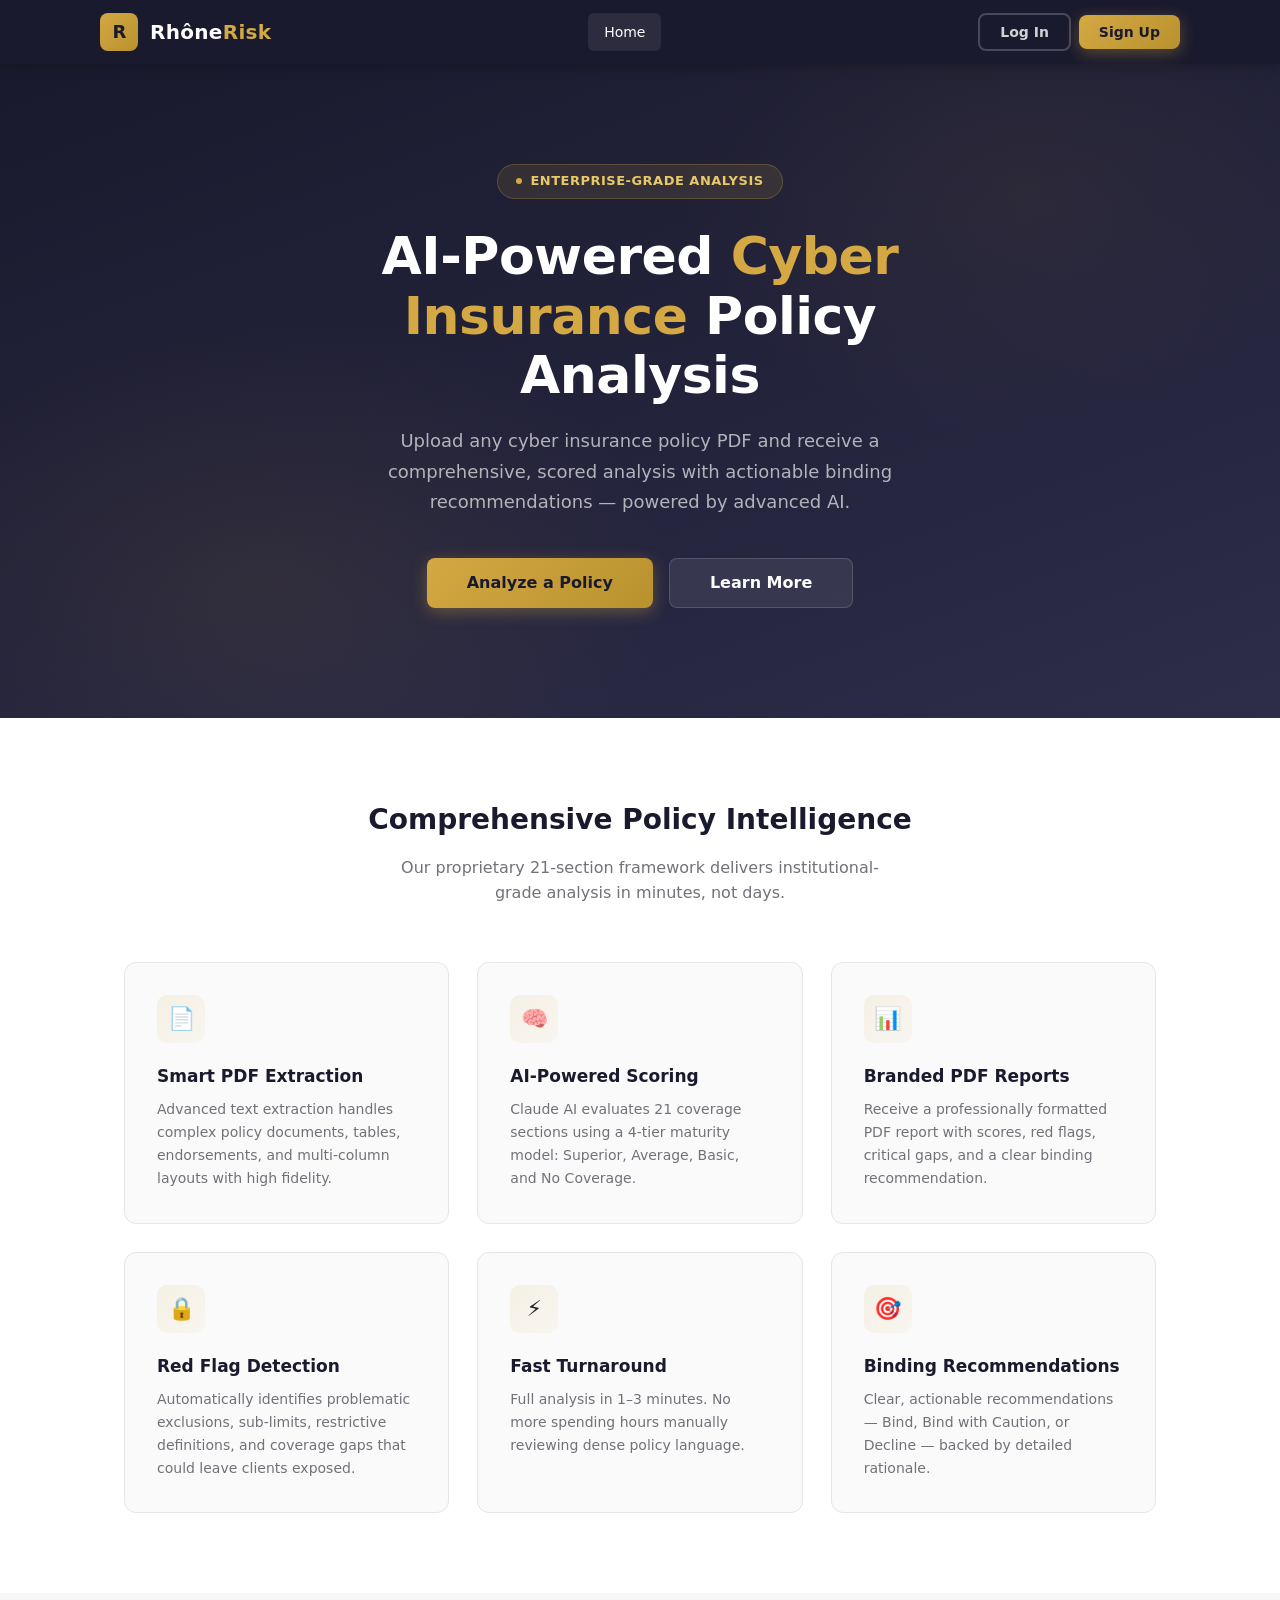
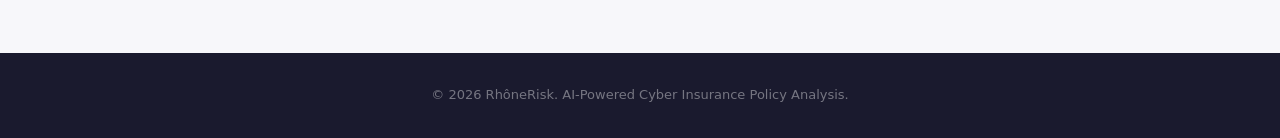
==== commit 69c35591: "Add Supabase authentication with per-user isolated environments - New app/auth.py: Supabase token va" ====
--- a/static/index.html
+++ b/static/index.html
@@ -18,11 +18,96 @@
     </a>
     <div class="nav-links">
       <a href="/" data-view="home">Home</a>
-      <a href="#analyze" data-view="analyze">Analyze</a>
-      <a href="#monitor" data-view="monitor">Monitor</a>
+      <a href="#analyze" data-view="analyze" class="auth-only" style="display:none">Analyze</a>
+      <a href="#monitor" data-view="monitor" class="auth-only" style="display:none">Monitor</a>
+    </div>
+    <div class="nav-right">
+      <!-- Shown when logged out -->
+      <div id="nav-auth-buttons" class="nav-auth-buttons">
+        <a href="#login" data-view="login" class="btn btn-sm btn-outline">Log In</a>
+        <a href="#register" data-view="register" class="btn btn-sm btn-primary">Sign Up</a>
+      </div>
+      <!-- Shown when logged in -->
+      <div id="nav-user-menu" class="nav-user-menu" style="display:none">
+        <div class="user-avatar" id="user-avatar">U</div>
+        <div class="user-info">
+          <span class="user-name" id="nav-user-name">User</span>
+          <span class="user-email" id="nav-user-email">user@example.com</span>
+        </div>
+        <button class="btn btn-sm btn-outline" id="logout-btn">Log Out</button>
+      </div>
     </div>
   </div>
 </nav>
+
+<!-- ======== LOGIN VIEW ======== -->
+<div id="view-login" class="view">
+  <section class="page-section">
+    <div class="auth-container">
+      <div class="auth-card card fade-in">
+        <div class="auth-header">
+          <div class="auth-logo-mark">R</div>
+          <h2>Welcome Back</h2>
+          <p>Sign in to your RhôneRisk account</p>
+        </div>
+        <form id="login-form" class="auth-form">
+          <div class="form-group">
+            <label class="form-label" for="login-email">Email Address</label>
+            <input class="form-input" type="email" id="login-email" placeholder="you@company.com" required autocomplete="email">
+          </div>
+          <div class="form-group">
+            <label class="form-label" for="login-password">Password</label>
+            <input class="form-input" type="password" id="login-password" placeholder="Enter your password" required autocomplete="current-password">
+          </div>
+          <div id="login-error" class="auth-error" style="display:none"></div>
+          <button type="submit" class="btn btn-primary btn-lg btn-full" id="login-btn">Sign In</button>
+        </form>
+        <div class="auth-footer">
+          Don't have an account? <a href="#register" data-view="register">Create one</a>
+        </div>
+      </div>
+    </div>
+  </section>
+</div>
+
+<!-- ======== REGISTER VIEW ======== -->
+<div id="view-register" class="view">
+  <section class="page-section">
+    <div class="auth-container">
+      <div class="auth-card card fade-in">
+        <div class="auth-header">
+          <div class="auth-logo-mark">R</div>
+          <h2>Create Account</h2>
+          <p>Get started with RhôneRisk policy analysis</p>
+        </div>
+        <form id="register-form" class="auth-form">
+          <div class="form-group">
+            <label class="form-label" for="register-name">Display Name</label>
+            <input class="form-input" type="text" id="register-name" placeholder="Your name" required>
+          </div>
+          <div class="form-group">
+            <label class="form-label" for="register-email">Email Address</label>
+            <input class="form-input" type="email" id="register-email" placeholder="you@company.com" required autocomplete="email">
+          </div>
+          <div class="form-group">
+            <label class="form-label" for="register-password">Password</label>
+            <input class="form-input" type="password" id="register-password" placeholder="Min. 6 characters" required minlength="6" autocomplete="new-password">
+          </div>
+          <div class="form-group">
+            <label class="form-label" for="register-confirm">Confirm Password</label>
+            <input class="form-input" type="password" id="register-confirm" placeholder="Re-enter password" required minlength="6" autocomplete="new-password">
+          </div>
+          <div id="register-error" class="auth-error" style="display:none"></div>
+          <div id="register-success" class="auth-success" style="display:none"></div>
+          <button type="submit" class="btn btn-primary btn-lg btn-full" id="register-btn">Create Account</button>
+        </form>
+        <div class="auth-footer">
+          Already have an account? <a href="#login" data-view="login">Sign in</a>
+        </div>
+      </div>
+    </div>
+  </section>
+</div>
 
 <!-- ======== HOME VIEW ======== -->
 <div id="view-home" class="view active">
@@ -33,7 +118,7 @@
       <h1>AI-Powered <em>Cyber Insurance</em> Policy Analysis</h1>
       <p>Upload any cyber insurance policy PDF and receive a comprehensive, scored analysis with actionable binding recommendations — powered by advanced AI.</p>
       <div class="hero-actions">
-        <a class="btn btn-primary btn-lg" data-view="analyze">Analyze a Policy</a>
+        <a class="btn btn-primary btn-lg" id="hero-cta" data-view="analyze">Analyze a Policy</a>
         <a class="btn btn-secondary btn-lg" href="#features">Learn More</a>
       </div>
     </div>
--- a/static/css/style.css
+++ b/static/css/style.css
@@ -96,6 +96,98 @@
 .nav-links a:hover,
 .nav-links a.active { color: var(--white); background: rgba(255,255,255,.08); }
 
+/* --- Nav Right / Auth Buttons ----------------------------- */
+.nav-right { display: flex; align-items: center; gap: 12px; }
+.nav-auth-buttons { display: flex; align-items: center; gap: 8px; }
+.nav-auth-buttons .btn-outline {
+  color: rgba(255,255,255,.8); border-color: rgba(255,255,255,.2);
+}
+.nav-auth-buttons .btn-outline:hover {
+  color: var(--white); border-color: var(--gold);
+}
+.nav-user-menu {
+  display: flex; align-items: center; gap: 12px;
+}
+.user-avatar {
+  width: 36px; height: 36px; border-radius: 50%;
+  background: linear-gradient(135deg, var(--gold), var(--gold-dark));
+  display: flex; align-items: center; justify-content: center;
+  font-weight: 700; font-size: 15px; color: var(--navy);
+  flex-shrink: 0;
+}
+.user-info {
+  display: flex; flex-direction: column; line-height: 1.3;
+}
+.user-name {
+  font-size: 13px; font-weight: 600; color: var(--white);
+}
+.user-email {
+  font-size: 11px; color: rgba(255,255,255,.5);
+}
+.nav-user-menu .btn-outline {
+  color: rgba(255,255,255,.7); border-color: rgba(255,255,255,.15);
+  padding: 8px 16px; font-size: 13px;
+}
+.nav-user-menu .btn-outline:hover {
+  color: var(--white); border-color: rgba(255,255,255,.4);
+}
+
+/* --- Auth Pages ------------------------------------------ */
+.auth-container {
+  display: flex; align-items: center; justify-content: center;
+  min-height: calc(100vh - 64px - 80px);
+  padding: 40px 24px;
+}
+.auth-card {
+  width: 100%; max-width: 440px;
+  padding: 48px 40px;
+}
+.auth-header {
+  text-align: center; margin-bottom: 32px;
+}
+.auth-logo-mark {
+  width: 56px; height: 56px; border-radius: 14px;
+  background: linear-gradient(135deg, var(--gold), var(--gold-dark));
+  display: inline-flex; align-items: center; justify-content: center;
+  font-weight: 800; font-size: 26px; color: var(--navy);
+  margin-bottom: 20px;
+}
+.auth-header h2 {
+  font-size: 24px; font-weight: 700; color: var(--navy); margin-bottom: 8px;
+}
+.auth-header p {
+  font-size: 15px; color: var(--gray-500);
+}
+.auth-form {
+  display: flex; flex-direction: column; gap: 20px;
+}
+.auth-error {
+  background: var(--red-light); color: var(--red);
+  padding: 12px 16px; border-radius: var(--radius);
+  font-size: 14px; font-weight: 500;
+  border: 1px solid rgba(220,38,38,.15);
+}
+.auth-success {
+  background: var(--green-light); color: var(--green);
+  padding: 12px 16px; border-radius: var(--radius);
+  font-size: 14px; font-weight: 500;
+  border: 1px solid rgba(22,163,74,.15);
+}
+.auth-success a { color: var(--green); font-weight: 700; text-decoration: underline; }
+.auth-footer {
+  text-align: center; margin-top: 24px;
+  font-size: 14px; color: var(--gray-500);
+}
+.auth-footer a { color: var(--gold-dark); font-weight: 600; }
+.auth-footer a:hover { color: var(--gold); }
+.btn-full { width: 100%; }
+
+@media (max-width: 600px) {
+  .auth-card { padding: 32px 24px; }
+  .user-info { display: none; }
+  .nav-auth-buttons .btn { padding: 8px 14px; font-size: 13px; }
+}
+
 /* --- Hero ------------------------------------------------ */
 .hero {
   background: linear-gradient(160deg, var(--navy) 0%, var(--navy-light) 50%, var(--navy-mid) 100%);
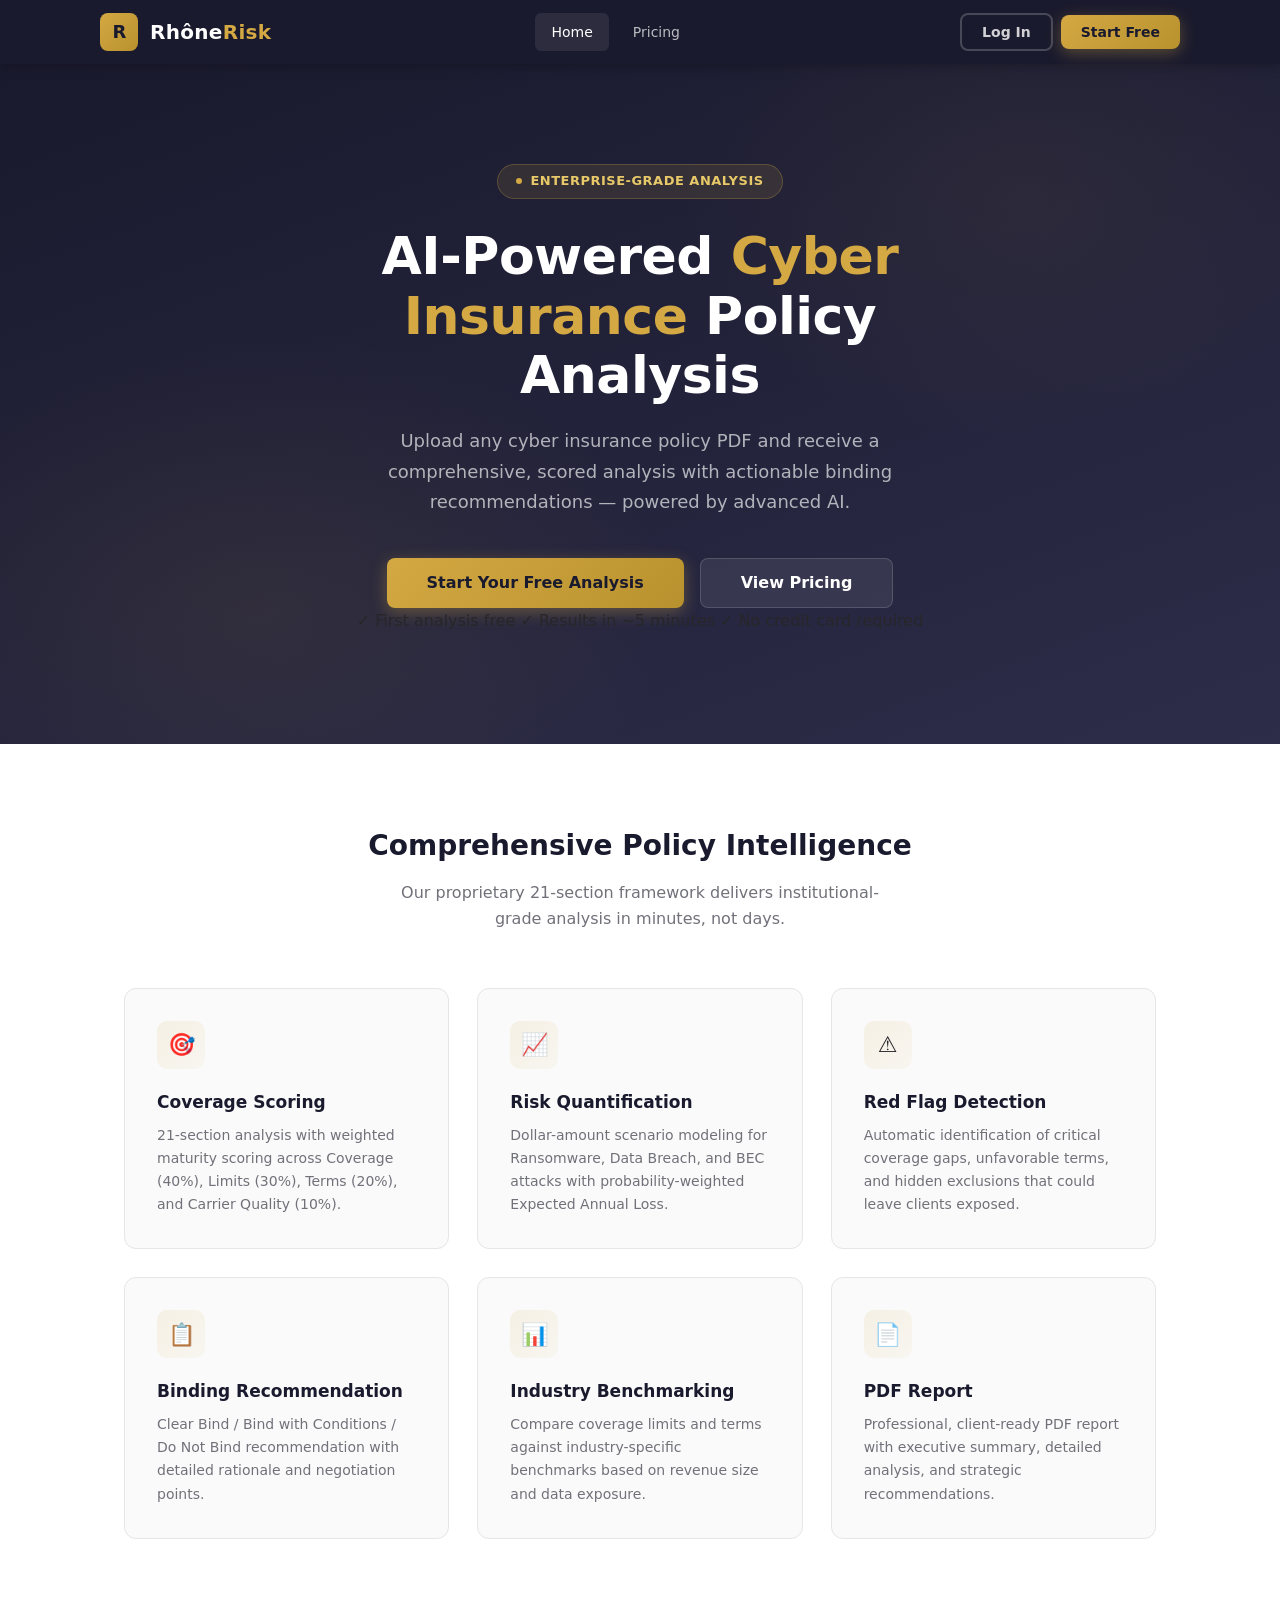
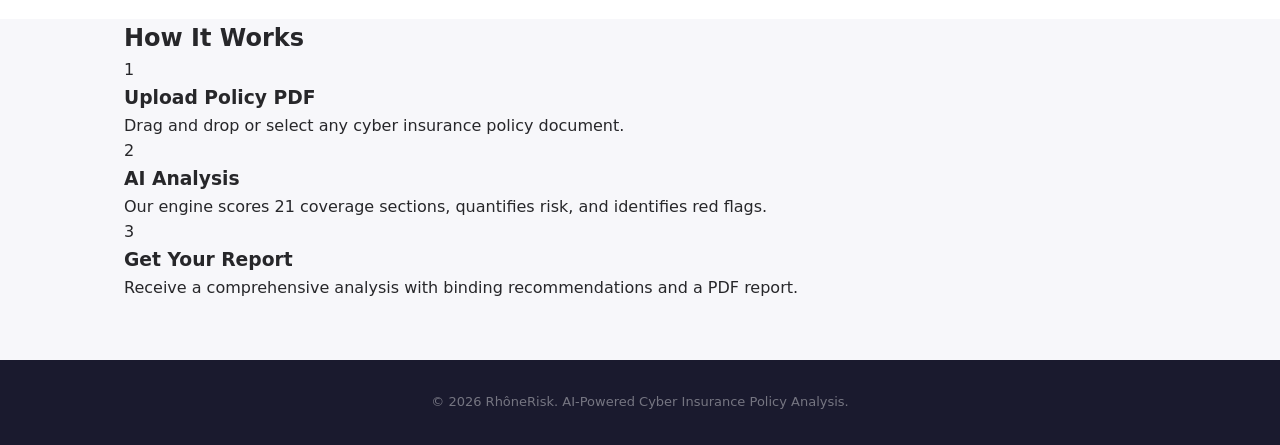
==== commit 21995ad8: "feat: complete conversion optimization - monetization, teaser/paywall, Stripe, Klaviyo, Slack Phase " ====
--- a/static/index.html
+++ b/static/index.html
@@ -6,6 +6,7 @@
   <title>RhôneRisk — Cyber Insurance Policy Analyzer</title>
   <link rel="stylesheet" href="/static/css/style.css">
   <link rel="icon" href="data:image/svg+xml,<svg xmlns='http://www.w3.org/2000/svg' viewBox='0 0 32 32'><rect width='32' height='32' rx='6' fill='%23d4a843'/><text x='50%25' y='55%25' dominant-baseline='central' text-anchor='middle' font-family='Georgia,serif' font-weight='800' font-size='18' fill='%231a1a2e'>R</text></svg>">
+  <script src="https://js.stripe.com/v3/"></script>
 </head>
 <body>
 
@@ -18,17 +19,20 @@
     </a>
     <div class="nav-links">
       <a href="/" data-view="home">Home</a>
+      <a href="#dashboard" data-view="dashboard" class="auth-only" style="display:none">Dashboard</a>
       <a href="#analyze" data-view="analyze" class="auth-only" style="display:none">Analyze</a>
+      <a href="#pricing" data-view="pricing">Pricing</a>
       <a href="#monitor" data-view="monitor" class="auth-only" style="display:none">Monitor</a>
     </div>
     <div class="nav-right">
       <!-- Shown when logged out -->
       <div id="nav-auth-buttons" class="nav-auth-buttons">
         <a href="#login" data-view="login" class="btn btn-sm btn-outline">Log In</a>
-        <a href="#register" data-view="register" class="btn btn-sm btn-primary">Sign Up</a>
+        <a href="#register" data-view="register" class="btn btn-sm btn-primary">Start Free</a>
       </div>
       <!-- Shown when logged in -->
       <div id="nav-user-menu" class="nav-user-menu" style="display:none">
+        <div class="nav-credits-badge" id="nav-credits-badge" title="Available credits">0 credits</div>
         <div class="user-avatar" id="user-avatar">U</div>
         <div class="user-info">
           <span class="user-name" id="nav-user-name">User</span>
@@ -63,43 +67,62 @@
           <button type="submit" class="btn btn-primary btn-lg btn-full" id="login-btn">Sign In</button>
         </form>
         <div class="auth-footer">
-          Don't have an account? <a href="#register" data-view="register">Create one</a>
-        </div>
-      </div>
-    </div>
-  </section>
-</div>
-
-<!-- ======== REGISTER VIEW ======== -->
+          Don't have an account? <a href="#register" data-view="register">Get started free</a>
+        </div>
+      </div>
+    </div>
+  </section>
+</div>
+
+<!-- ======== REGISTER VIEW (redesigned with value props) ======== -->
 <div id="view-register" class="view">
   <section class="page-section">
-    <div class="auth-container">
+    <div class="register-layout">
+      <!-- Left: Value Props -->
+      <div class="register-value-panel">
+        <h2>Start Analyzing Policies in Minutes</h2>
+        <ul class="value-list">
+          <li><span class="value-check">&#10003;</span> First analysis completely free</li>
+          <li><span class="value-check">&#10003;</span> No credit card required</li>
+          <li><span class="value-check">&#10003;</span> AI-powered 21-section framework</li>
+          <li><span class="value-check">&#10003;</span> Risk quantification with dollar amounts</li>
+          <li><span class="value-check">&#10003;</span> Professional PDF reports</li>
+          <li><span class="value-check">&#10003;</span> Results in ~5 minutes</li>
+        </ul>
+      </div>
+      <!-- Right: Form -->
       <div class="auth-card card fade-in">
         <div class="auth-header">
           <div class="auth-logo-mark">R</div>
-          <h2>Create Account</h2>
-          <p>Get started with RhôneRisk policy analysis</p>
+          <h2>Create Your Account</h2>
+          <p>Get your first analysis free — no credit card needed</p>
         </div>
         <form id="register-form" class="auth-form">
+          <div class="form-row">
+            <div class="form-group">
+              <label class="form-label" for="register-name">Full Name</label>
+              <input class="form-input" type="text" id="register-name" placeholder="Ryan Smith" required>
+            </div>
+            <div class="form-group">
+              <label class="form-label" for="register-phone">Phone <span class="form-hint">(optional)</span></label>
+              <input class="form-input" type="tel" id="register-phone" placeholder="+1 (555) 123-4567">
+            </div>
+          </div>
           <div class="form-group">
-            <label class="form-label" for="register-name">Display Name</label>
-            <input class="form-input" type="text" id="register-name" placeholder="Your name" required>
-          </div>
-          <div class="form-group">
-            <label class="form-label" for="register-email">Email Address</label>
+            <label class="form-label" for="register-email">Work Email</label>
             <input class="form-input" type="email" id="register-email" placeholder="you@company.com" required autocomplete="email">
           </div>
           <div class="form-group">
             <label class="form-label" for="register-password">Password</label>
-            <input class="form-input" type="password" id="register-password" placeholder="Min. 6 characters" required minlength="6" autocomplete="new-password">
-          </div>
-          <div class="form-group">
-            <label class="form-label" for="register-confirm">Confirm Password</label>
-            <input class="form-input" type="password" id="register-confirm" placeholder="Re-enter password" required minlength="6" autocomplete="new-password">
+            <input class="form-input" type="password" id="register-password" placeholder="Min. 8 characters" required minlength="8" autocomplete="new-password">
+          </div>
+          <div class="checkbox-group">
+            <input type="checkbox" id="register-sms-optin">
+            <label for="register-sms-optin">Send me SMS updates about my analyses</label>
           </div>
           <div id="register-error" class="auth-error" style="display:none"></div>
           <div id="register-success" class="auth-success" style="display:none"></div>
-          <button type="submit" class="btn btn-primary btn-lg btn-full" id="register-btn">Create Account</button>
+          <button type="submit" class="btn btn-primary btn-lg btn-full" id="register-btn">Create Account &amp; Start Free</button>
         </form>
         <div class="auth-footer">
           Already have an account? <a href="#login" data-view="login">Sign in</a>
@@ -118,8 +141,14 @@
       <h1>AI-Powered <em>Cyber Insurance</em> Policy Analysis</h1>
       <p>Upload any cyber insurance policy PDF and receive a comprehensive, scored analysis with actionable binding recommendations — powered by advanced AI.</p>
       <div class="hero-actions">
-        <a class="btn btn-primary btn-lg" id="hero-cta" data-view="analyze">Analyze a Policy</a>
-        <a class="btn btn-secondary btn-lg" href="#features">Learn More</a>
+        <a class="btn btn-primary btn-lg guest-cta" id="hero-cta-guest" href="#register" data-view="register">Start Your Free Analysis</a>
+        <a class="btn btn-primary btn-lg auth-cta" id="hero-cta-auth" data-view="analyze" style="display:none">Analyze a Policy</a>
+        <a class="btn btn-secondary btn-lg" href="#pricing" data-view="pricing">View Pricing</a>
+      </div>
+      <div class="hero-trust">
+        <span class="trust-item">&#10003; First analysis free</span>
+        <span class="trust-item">&#10003; Results in ~5 minutes</span>
+        <span class="trust-item">&#10003; No credit card required</span>
       </div>
     </div>
   </section>
@@ -131,102 +160,267 @@
     </div>
     <div class="features-grid container">
       <div class="feature-card">
-        <div class="feature-icon">📄</div>
-        <h3>Smart PDF Extraction</h3>
-        <p>Advanced text extraction handles complex policy documents, tables, endorsements, and multi-column layouts with high fidelity.</p>
+        <div class="feature-icon">&#127919;</div>
+        <h3>Coverage Scoring</h3>
+        <p>21-section analysis with weighted maturity scoring across Coverage (40%), Limits (30%), Terms (20%), and Carrier Quality (10%).</p>
       </div>
       <div class="feature-card">
-        <div class="feature-icon">🧠</div>
-        <h3>AI-Powered Scoring</h3>
-        <p>Claude AI evaluates 21 coverage sections using a 4-tier maturity model: Superior, Average, Basic, and No Coverage.</p>
+        <div class="feature-icon">&#128200;</div>
+        <h3>Risk Quantification</h3>
+        <p>Dollar-amount scenario modeling for Ransomware, Data Breach, and BEC attacks with probability-weighted Expected Annual Loss.</p>
       </div>
       <div class="feature-card">
-        <div class="feature-icon">📊</div>
-        <h3>Branded PDF Reports</h3>
-        <p>Receive a professionally formatted PDF report with scores, red flags, critical gaps, and a clear binding recommendation.</p>
+        <div class="feature-icon">&#9888;&#65039;</div>
+        <h3>Red Flag Detection</h3>
+        <p>Automatic identification of critical coverage gaps, unfavorable terms, and hidden exclusions that could leave clients exposed.</p>
       </div>
       <div class="feature-card">
-        <div class="feature-icon">🔒</div>
-        <h3>Red Flag Detection</h3>
-        <p>Automatically identifies problematic exclusions, sub-limits, restrictive definitions, and coverage gaps that could leave clients exposed.</p>
+        <div class="feature-icon">&#128203;</div>
+        <h3>Binding Recommendation</h3>
+        <p>Clear Bind / Bind with Conditions / Do Not Bind recommendation with detailed rationale and negotiation points.</p>
       </div>
       <div class="feature-card">
-        <div class="feature-icon">⚡</div>
-        <h3>Fast Turnaround</h3>
-        <p>Full analysis in 1–3 minutes. No more spending hours manually reviewing dense policy language.</p>
+        <div class="feature-icon">&#128202;</div>
+        <h3>Industry Benchmarking</h3>
+        <p>Compare coverage limits and terms against industry-specific benchmarks based on revenue size and data exposure.</p>
       </div>
       <div class="feature-card">
-        <div class="feature-icon">🎯</div>
-        <h3>Binding Recommendations</h3>
-        <p>Clear, actionable recommendations — Bind, Bind with Caution, or Decline — backed by detailed rationale.</p>
-      </div>
-    </div>
-  </section>
-
-</div>
-
-<!-- ======== ANALYZE VIEW ======== -->
+        <div class="feature-icon">&#128196;</div>
+        <h3>PDF Report</h3>
+        <p>Professional, client-ready PDF report with executive summary, detailed analysis, and strategic recommendations.</p>
+      </div>
+    </div>
+  </section>
+
+  <!-- How it works -->
+  <section class="how-it-works">
+    <div class="container">
+      <h2 class="section-title-center">How It Works</h2>
+      <div class="steps-grid">
+        <div class="step-card">
+          <div class="step-number">1</div>
+          <h3>Upload Policy PDF</h3>
+          <p>Drag and drop or select any cyber insurance policy document.</p>
+        </div>
+        <div class="step-card">
+          <div class="step-number">2</div>
+          <h3>AI Analysis</h3>
+          <p>Our engine scores 21 coverage sections, quantifies risk, and identifies red flags.</p>
+        </div>
+        <div class="step-card">
+          <div class="step-number">3</div>
+          <h3>Get Your Report</h3>
+          <p>Receive a comprehensive analysis with binding recommendations and a PDF report.</p>
+        </div>
+      </div>
+    </div>
+  </section>
+
+</div>
+
+<!-- ======== DASHBOARD VIEW (per-user, post-login landing) ======== -->
+<div id="view-dashboard" class="view">
+
+  <!-- Welcome Hero -->
+  <section class="dash-hero">
+    <div class="container">
+      <div class="dash-hero-inner">
+        <div class="dash-hero-text">
+          <h1 class="dash-greeting">Welcome back, <span id="dash-user-name">User</span></h1>
+          <p class="dash-subtitle" id="dash-subtitle">Here's an overview of your policy analysis activity.</p>
+        </div>
+        <div class="dash-hero-action">
+          <span class="dash-credits-badge" id="dash-credits-badge">0 credits</span>
+          <a class="btn btn-primary btn-lg" data-view="analyze" id="dash-new-analysis">+ New Analysis</a>
+          <a class="btn btn-outline btn-lg" data-view="pricing">Buy Credits</a>
+        </div>
+      </div>
+    </div>
+  </section>
+
+  <section class="page-section" style="padding-top:0">
+    <div class="container">
+
+      <!-- Quick Stats -->
+      <div class="dash-stats">
+        <div class="dash-stat-card">
+          <div class="dash-stat-icon dash-stat-icon-total">&#128202;</div>
+          <div class="dash-stat-value" id="dash-total">0</div>
+          <div class="dash-stat-label">Total Analyses</div>
+        </div>
+        <div class="dash-stat-card">
+          <div class="dash-stat-icon dash-stat-icon-completed">&#9989;</div>
+          <div class="dash-stat-value dash-stat-green" id="dash-completed">0</div>
+          <div class="dash-stat-label">Completed</div>
+        </div>
+        <div class="dash-stat-card">
+          <div class="dash-stat-icon dash-stat-icon-failed">&#10060;</div>
+          <div class="dash-stat-value dash-stat-red" id="dash-failed">0</div>
+          <div class="dash-stat-label">Failed</div>
+        </div>
+        <div class="dash-stat-card">
+          <div class="dash-stat-icon dash-stat-icon-score">&#127942;</div>
+          <div class="dash-stat-value dash-stat-gold" id="dash-avg-score">&mdash;</div>
+          <div class="dash-stat-label">Avg. Score</div>
+        </div>
+      </div>
+
+      <!-- Recent Analyses -->
+      <div class="card fade-in" style="margin-top:28px">
+        <div class="dash-section-header">
+          <h3>Recent Analyses</h3>
+          <button class="btn btn-sm btn-outline" id="dash-refresh-btn">Refresh</button>
+        </div>
+        <div style="overflow-x:auto">
+          <table class="dash-table" id="dash-analyses-table">
+            <thead>
+              <tr>
+                <th>Client</th>
+                <th>Policy File</th>
+                <th>Status</th>
+                <th>Score</th>
+                <th>Rating</th>
+                <th>Red Flags</th>
+                <th>Date</th>
+                <th>Actions</th>
+              </tr>
+            </thead>
+            <tbody id="dash-analyses-tbody"></tbody>
+          </table>
+        </div>
+        <div id="dash-empty" class="dash-empty" style="display:none">
+          <div class="dash-empty-icon">&#128196;</div>
+          <h3>No analyses yet</h3>
+          <p>Upload your first cyber insurance policy PDF to get started with AI-powered analysis.</p>
+          <a class="btn btn-primary btn-lg" data-view="analyze">Analyze a Policy — It's Free!</a>
+        </div>
+      </div>
+
+    </div>
+  </section>
+</div>
+
+<!-- ======== ANALYZE VIEW (redesigned with "What You'll Get" panel) ======== -->
 <div id="view-analyze" class="view">
   <section class="page-section">
     <div class="container">
       <h1 class="section-title">Analyze a Policy</h1>
       <p class="section-subtitle">Upload a cyber insurance policy PDF for AI-powered analysis and scoring.</p>
 
-      <form id="analyze-form" class="card fade-in">
-
-        <!-- Dropzone -->
-        <div class="form-group">
-          <label class="form-label">Policy Document <span style="color:var(--red)">*</span></label>
-          <div class="dropzone" id="dropzone">
-            <input type="file" id="file-input" accept=".pdf">
-            <div class="dropzone-icon">📄</div>
-            <h3>Drag &amp; drop your PDF here</h3>
-            <p>or click to browse — PDF only, max 50 MB</p>
-          </div>
-          <div class="file-info" id="file-info" style="display:none"></div>
-        </div>
-
-        <hr style="border:none;border-top:1px solid var(--gray-200);margin:28px 0">
-
-        <h3 style="font-size:16px;font-weight:700;color:var(--navy);margin-bottom:16px">Client Information <span class="form-hint">(optional)</span></h3>
-
-        <div class="form-row">
+      <div class="analyze-layout">
+        <!-- Left: Upload Form -->
+        <form id="analyze-form" class="card fade-in analyze-form-card">
+
+          <!-- Dropzone -->
           <div class="form-group">
-            <label class="form-label" for="client_name">Client Name</label>
-            <input class="form-input" type="text" id="client_name" placeholder="e.g. Acme Corp">
-          </div>
+            <label class="form-label">Policy Document <span style="color:var(--red)">*</span></label>
+            <div class="dropzone" id="dropzone">
+              <input type="file" id="file-input" accept=".pdf">
+              <div class="dropzone-icon">&#128196;</div>
+              <h3>Drag &amp; drop your PDF here</h3>
+              <p>or click to browse — PDF only, max 50 MB</p>
+            </div>
+            <div class="file-info" id="file-info" style="display:none"></div>
+          </div>
+
+          <hr style="border:none;border-top:1px solid var(--gray-200);margin:28px 0">
+
+          <h3 style="font-size:16px;font-weight:700;color:var(--navy);margin-bottom:16px">Client Information <span class="form-hint">(optional — improves accuracy)</span></h3>
+
+          <div class="form-row">
+            <div class="form-group">
+              <label class="form-label" for="client_name">Client Name</label>
+              <input class="form-input" type="text" id="client_name" placeholder="e.g. Acme Corp">
+            </div>
+            <div class="form-group">
+              <label class="form-label" for="industry">Industry</label>
+              <select class="form-input" id="industry">
+                <option value="">Select industry...</option>
+                <option value="Technology">Technology</option>
+                <option value="Healthcare">Healthcare</option>
+                <option value="Financial Services">Financial Services</option>
+                <option value="Manufacturing">Manufacturing</option>
+                <option value="Retail">Retail / E-Commerce</option>
+                <option value="Professional Services">Professional Services</option>
+                <option value="Education">Education</option>
+                <option value="Government">Government</option>
+                <option value="Energy">Energy / Utilities</option>
+                <option value="Other">Other</option>
+              </select>
+            </div>
+          </div>
+
+          <div class="form-row">
+            <div class="form-group">
+              <label class="form-label" for="annual_revenue">Annual Revenue</label>
+              <input class="form-input" type="text" id="annual_revenue" placeholder="e.g. $10M">
+            </div>
+            <div class="form-group">
+              <label class="form-label" for="employee_count">Employee Count</label>
+              <input class="form-input" type="text" id="employee_count" placeholder="e.g. 250">
+            </div>
+          </div>
+
+          <div class="checkbox-group">
+            <input type="checkbox" id="is_msp">
+            <label for="is_msp">This client is a Managed Service Provider (MSP)</label>
+          </div>
+
           <div class="form-group">
-            <label class="form-label" for="industry">Industry</label>
-            <input class="form-input" type="text" id="industry" placeholder="e.g. Technology, Healthcare">
-          </div>
-        </div>
-
-        <div class="form-row">
-          <div class="form-group">
-            <label class="form-label" for="annual_revenue">Annual Revenue</label>
-            <input class="form-input" type="text" id="annual_revenue" placeholder="e.g. $10M">
-          </div>
-          <div class="form-group">
-            <label class="form-label" for="employee_count">Employee Count</label>
-            <input class="form-input" type="text" id="employee_count" placeholder="e.g. 250">
-          </div>
-        </div>
-
-        <div class="checkbox-group">
-          <input type="checkbox" id="is_msp">
-          <label for="is_msp">This client is a Managed Service Provider (MSP)</label>
-        </div>
-
-        <div class="form-group">
-          <label class="form-label" for="notes">Additional Notes</label>
-          <textarea class="form-textarea" id="notes" placeholder="Any special considerations or context for the analysis…"></textarea>
-        </div>
-
-        <div style="text-align:right;padding-top:8px">
-          <button type="submit" class="btn btn-primary btn-lg" id="submit-btn">⬆ Upload &amp; Analyze</button>
-        </div>
-
-      </form>
+            <label class="form-label" for="notes">Additional Notes</label>
+            <textarea class="form-textarea" id="notes" placeholder="Any special considerations or context for the analysis..."></textarea>
+          </div>
+
+          <div class="analyze-submit-row">
+            <div class="credit-info-inline" id="credit-info-inline">
+              <span class="credit-dot"></span>
+              <span id="credit-info-text">Loading credits...</span>
+            </div>
+            <button type="submit" class="btn btn-primary btn-lg" id="submit-btn">&#11014; Upload &amp; Analyze</button>
+          </div>
+
+        </form>
+
+        <!-- Right: What You'll Get Panel -->
+        <div class="wyg-panel card fade-in">
+          <h3 style="font-size:17px;font-weight:700;color:var(--navy);margin-bottom:20px">What You'll Receive</h3>
+          <div class="wyg-item">
+            <span class="wyg-icon">&#127919;</span>
+            <div>
+              <strong>Overall Score &amp; Rating</strong>
+              <p>4-tier maturity rating with weighted scoring</p>
+            </div>
+          </div>
+          <div class="wyg-item">
+            <span class="wyg-icon">&#128200;</span>
+            <div>
+              <strong>Risk Quantification</strong>
+              <p>Dollar-amount scenarios for ransomware, breach, BEC</p>
+            </div>
+          </div>
+          <div class="wyg-item">
+            <span class="wyg-icon">&#9888;&#65039;</span>
+            <div>
+              <strong>Red Flags &amp; Gaps</strong>
+              <p>Critical coverage issues and hidden exclusions</p>
+            </div>
+          </div>
+          <div class="wyg-item">
+            <span class="wyg-icon">&#128203;</span>
+            <div>
+              <strong>Binding Recommendation</strong>
+              <p>Clear Bind / Conditional / Do Not Bind decision</p>
+            </div>
+          </div>
+          <div class="wyg-item">
+            <span class="wyg-icon">&#128196;</span>
+            <div>
+              <strong>PDF Report</strong>
+              <p>Professional client-ready report document</p>
+            </div>
+          </div>
+        </div>
+      </div>
     </div>
   </section>
 </div>
@@ -252,7 +446,7 @@
 
           <div class="progress-stage" id="progress-stage">Pending</div>
           <div class="progress-elapsed" id="progress-elapsed"></div>
-          <div class="progress-detail" id="progress-detail">Preparing analysis…</div>
+          <div class="progress-detail" id="progress-detail">Preparing analysis...</div>
 
           <div style="margin-top:16px;font-size:13px;color:var(--gray-400)">
             Analysis ID: <code id="analysis-id-display" style="color:var(--gray-600)">—</code>
@@ -282,7 +476,98 @@
   </section>
 </div>
 
-<!-- ======== RESULTS VIEW ======== -->
+<!-- ======== TEASER VIEW (paywall — shows limited results) ======== -->
+<div id="view-teaser" class="view">
+  <section class="page-section">
+    <div class="container" style="max-width:900px">
+
+      <div class="teaser-header">
+        <h1>Policy Analysis Complete</h1>
+        <p id="teaser-client-name">Your analysis results are ready</p>
+      </div>
+
+      <!-- Score Card (visible) -->
+      <div class="card fade-in teaser-score-card">
+        <div class="results-header">
+          <div class="score-gauge">
+            <svg viewBox="0 0 200 200">
+              <circle class="gauge-bg" cx="100" cy="100" r="88"
+                      transform="rotate(-90 100 100)"
+                      stroke-dasharray="553" stroke-dashoffset="0"/>
+              <circle class="gauge-fill" id="teaser-gauge-fill" cx="100" cy="100" r="88"
+                      transform="rotate(-90 100 100)"
+                      stroke-dasharray="553" stroke-dashoffset="553"/>
+            </svg>
+            <div class="score-value">
+              <span class="score-num" id="teaser-score-num">0.0</span>
+              <span class="score-max">/ 10</span>
+            </div>
+          </div>
+          <div id="teaser-rating-badge" class="rating-badge rating-average">—</div>
+        </div>
+        <div class="teaser-summary-stats">
+          <div class="teaser-stat">
+            <span class="teaser-stat-value teaser-stat-red" id="teaser-red-flags">0</span>
+            <span class="teaser-stat-label">Red Flags</span>
+          </div>
+          <div class="teaser-stat">
+            <span class="teaser-stat-value teaser-stat-amber" id="teaser-gaps">0</span>
+            <span class="teaser-stat-label">Critical Gaps</span>
+          </div>
+          <div class="teaser-stat">
+            <span class="teaser-stat-value" id="teaser-recommendation">—</span>
+            <span class="teaser-stat-label">Recommendation</span>
+          </div>
+        </div>
+      </div>
+
+      <!-- Blurred Preview -->
+      <div class="teaser-blur-wrapper">
+        <div class="teaser-blur-content">
+          <div class="card" style="padding:24px">
+            <h3 style="color:var(--navy);margin-bottom:12px">Coverage Score Breakdown</h3>
+            <table style="width:100%;font-size:14px;color:var(--gray-500)">
+              <tr><td>Incident Response</td><td>&#9608;&#9608;&#9608;&#9608;&#9608;&#9608;</td><td>8.2</td></tr>
+              <tr><td>Business Interruption</td><td>&#9608;&#9608;&#9608;&#9608;&#9608;</td><td>7.5</td></tr>
+              <tr><td>Data Breach Liability</td><td>&#9608;&#9608;&#9608;&#9608;</td><td>6.1</td></tr>
+              <tr><td>Ransomware Coverage</td><td>&#9608;&#9608;&#9608;</td><td>4.8</td></tr>
+              <tr><td>Regulatory Defense</td><td>&#9608;&#9608;&#9608;&#9608;&#9608;</td><td>7.0</td></tr>
+            </table>
+          </div>
+          <div class="card" style="padding:24px;margin-top:16px">
+            <h3 style="color:var(--navy);margin-bottom:12px">Risk Quantification</h3>
+            <p style="color:var(--gray-500)">Ransomware scenario: $4.2M total impact...</p>
+            <p style="color:var(--gray-500)">Data Breach scenario: $8.7M total impact...</p>
+          </div>
+        </div>
+        <div class="teaser-blur-overlay">
+          <div class="blur-lock-icon">&#128274;</div>
+          <h3>Full Analysis Locked</h3>
+          <p>Unlock to see detailed coverage scores, risk quantification, red flag analysis, and download the PDF report.</p>
+        </div>
+      </div>
+
+      <!-- Unlock CTA -->
+      <div class="teaser-cta-card card fade-in">
+        <h2 style="color:var(--navy);margin-bottom:8px">Unlock Your Full Report</h2>
+        <p style="color:var(--gray-500);margin-bottom:24px">Get the complete analysis with all details, recommendations, and PDF report.</p>
+        <div class="teaser-cta-buttons">
+          <button class="btn btn-primary btn-lg" id="btn-unlock-credit">
+            Use 1 Credit <span id="teaser-credit-remaining" style="font-size:13px;opacity:.8"></span>
+          </button>
+          <button class="btn btn-secondary btn-lg" id="btn-unlock-purchase">
+            Buy This Report — $49
+          </button>
+        </div>
+        <div class="teaser-cta-or">or</div>
+        <a href="#pricing" data-view="pricing" class="btn btn-outline btn-lg">Subscribe &amp; Save — from $99/mo</a>
+      </div>
+
+    </div>
+  </section>
+</div>
+
+<!-- ======== RESULTS VIEW (full unlocked analysis) ======== -->
 <div id="view-results" class="view">
   <section class="page-section">
     <div class="container">
@@ -308,8 +593,8 @@
         </div>
 
         <div id="recommendation" class="recommendation-card rec-caution">
-          <span class="rec-icon">⚠️</span>
-          <div>Loading…</div>
+          <span class="rec-icon">&#9888;&#65039;</span>
+          <div>Loading...</div>
         </div>
 
         <!-- Policy Metadata -->
@@ -348,10 +633,108 @@
 
       <!-- Actions -->
       <div style="display:flex;gap:16px;justify-content:center;padding:20px 0;flex-wrap:wrap">
-        <button class="btn btn-primary btn-lg" id="download-btn">📥 Download PDF Report</button>
+        <button class="btn btn-primary btn-lg" id="download-btn">&#128229; Download PDF Report</button>
         <button class="btn btn-outline btn-lg" id="new-analysis-btn">+ New Analysis</button>
       </div>
 
+      <!-- Post-report CTA -->
+      <div class="post-report-cta card fade-in-delay">
+        <h3 style="color:var(--navy);margin-bottom:8px">Need More Analyses?</h3>
+        <p style="color:var(--gray-500);margin-bottom:16px">Subscribe to a plan and save on every report.</p>
+        <div style="display:flex;gap:12px;justify-content:center;flex-wrap:wrap">
+          <a class="btn btn-primary" data-view="analyze">Analyze Another Policy</a>
+          <a class="btn btn-outline" data-view="pricing">View Plans &amp; Pricing</a>
+        </div>
+      </div>
+
+    </div>
+  </section>
+</div>
+
+<!-- ======== PRICING VIEW ======== -->
+<div id="view-pricing" class="view">
+  <section class="page-section">
+    <div class="container" style="max-width:1100px">
+      <h1 class="section-title-center">Simple, Transparent Pricing</h1>
+      <p class="section-subtitle" style="text-align:center;margin-bottom:40px">Start with a free analysis. Pay only when you need more.</p>
+
+      <div class="pricing-grid">
+        <!-- Free -->
+        <div class="pricing-card">
+          <div class="pricing-plan-name">Try It Out</div>
+          <div class="pricing-price"><span class="price-amount">$0</span></div>
+          <div class="pricing-desc">Your first analysis</div>
+          <ul class="pricing-features">
+            <li>1 full policy analysis</li>
+            <li>21-section scoring</li>
+            <li>Risk quantification</li>
+            <li>PDF report</li>
+          </ul>
+          <a href="#register" data-view="register" class="btn btn-outline btn-full guest-cta">Get Started Free</a>
+          <a href="#analyze" data-view="analyze" class="btn btn-outline btn-full auth-cta" style="display:none">Analyze Now</a>
+        </div>
+
+        <!-- Single -->
+        <div class="pricing-card">
+          <div class="pricing-plan-name">Single Report</div>
+          <div class="pricing-price"><span class="price-amount">$49</span></div>
+          <div class="pricing-desc">per analysis</div>
+          <ul class="pricing-features">
+            <li>Full policy analysis</li>
+            <li>21-section scoring</li>
+            <li>Risk quantification</li>
+            <li>PDF report</li>
+            <li>No commitment</li>
+          </ul>
+          <button class="btn btn-outline btn-full btn-checkout" data-plan="single">Buy Single Report</button>
+        </div>
+
+        <!-- Starter (Popular) -->
+        <div class="pricing-card pricing-popular">
+          <div class="pricing-popular-badge">Most Popular</div>
+          <div class="pricing-plan-name">Starter</div>
+          <div class="pricing-price"><span class="price-amount">$99</span><span class="price-period">/mo</span></div>
+          <div class="pricing-desc">5 analyses per month</div>
+          <ul class="pricing-features">
+            <li>5 credits / month</li>
+            <li>All features included</li>
+            <li>Priority processing</li>
+            <li>Email support</li>
+            <li><strong>Save 60% vs. single</strong></li>
+          </ul>
+          <button class="btn btn-primary btn-full btn-checkout" data-plan="starter">Subscribe — $99/mo</button>
+        </div>
+
+        <!-- Pro -->
+        <div class="pricing-card">
+          <div class="pricing-plan-name">Professional</div>
+          <div class="pricing-price"><span class="price-amount">$249</span><span class="price-period">/mo</span></div>
+          <div class="pricing-desc">15 analyses per month</div>
+          <ul class="pricing-features">
+            <li>15 credits / month</li>
+            <li>All features included</li>
+            <li>Priority processing</li>
+            <li>Phone &amp; email support</li>
+            <li><strong>Save 66% vs. single</strong></li>
+          </ul>
+          <button class="btn btn-outline btn-full btn-checkout" data-plan="pro">Subscribe — $249/mo</button>
+        </div>
+
+        <!-- Enterprise -->
+        <div class="pricing-card">
+          <div class="pricing-plan-name">Enterprise</div>
+          <div class="pricing-price"><span class="price-amount">$499</span><span class="price-period">/mo</span></div>
+          <div class="pricing-desc">50 analyses per month</div>
+          <ul class="pricing-features">
+            <li>50 credits / month</li>
+            <li>All features included</li>
+            <li>Dedicated support</li>
+            <li>Custom integrations</li>
+            <li><strong>Save 80% vs. single</strong></li>
+          </ul>
+          <button class="btn btn-outline btn-full btn-checkout" data-plan="enterprise">Subscribe — $499/mo</button>
+        </div>
+      </div>
     </div>
   </section>
 </div>
@@ -425,7 +808,7 @@
           <h3 style="font-size:17px;font-weight:700;color:var(--navy)">Live Log Stream</h3>
           <div style="display:flex;align-items:center;gap:12px">
             <select class="form-select" id="log-analysis-select" style="width:auto;padding:6px 12px;font-size:13px">
-              <option value="">Select an analysis…</option>
+              <option value="">Select an analysis...</option>
             </select>
             <span class="log-status-dot" id="monitor-log-status-dot"></span>
           </div>
@@ -456,7 +839,7 @@
     <div class="container" style="max-width:600px">
       <div class="card">
         <div class="error-state">
-          <div class="error-icon">❌</div>
+          <div class="error-icon">&#10060;</div>
           <h3>Analysis Failed</h3>
           <p id="error-message">An unexpected error occurred.</p>
           <button class="btn btn-primary" id="error-retry">Try Again</button>
@@ -464,6 +847,49 @@
       </div>
     </div>
   </section>
+</div>
+
+<!-- ======== ONBOARDING MODAL ======== -->
+<div class="modal-overlay" id="onboarding-modal" style="display:none">
+  <div class="modal-card">
+    <div class="onboarding-steps" id="onboarding-steps">
+      <div class="onboarding-step active" data-step="1">
+        <div class="onboarding-icon">&#128196;</div>
+        <h3>Upload a Policy</h3>
+        <p>Start by uploading any cyber insurance policy PDF. We support all major carriers and formats.</p>
+      </div>
+      <div class="onboarding-step" data-step="2">
+        <div class="onboarding-icon">&#128269;</div>
+        <h3>AI Analysis</h3>
+        <p>Our engine scores 21 coverage sections, quantifies risk scenarios, and identifies red flags — all in about 5 minutes.</p>
+      </div>
+      <div class="onboarding-step" data-step="3">
+        <div class="onboarding-icon">&#128200;</div>
+        <h3>Get Your Report</h3>
+        <p>Receive a comprehensive analysis with binding recommendations and a professional PDF report. Your first analysis is free!</p>
+      </div>
+    </div>
+    <div class="onboarding-nav">
+      <div class="onboarding-dots">
+        <span class="onboarding-dot active" data-dot="1"></span>
+        <span class="onboarding-dot" data-dot="2"></span>
+        <span class="onboarding-dot" data-dot="3"></span>
+      </div>
+      <div class="onboarding-buttons">
+        <button class="btn btn-sm btn-outline" id="btn-onboarding-skip">Skip</button>
+        <button class="btn btn-sm btn-primary" id="btn-onboarding-next">Next</button>
+      </div>
+    </div>
+  </div>
+</div>
+
+<!-- ======== UNLOCK SUCCESS OVERLAY ======== -->
+<div class="modal-overlay" id="unlock-overlay" style="display:none">
+  <div class="unlock-animation-card">
+    <div class="unlock-icon-anim">&#128275;</div>
+    <h2>Report Unlocked!</h2>
+    <p>Loading your full analysis...</p>
+  </div>
 </div>
 
 <!-- ======== Footer ======== -->
--- a/static/css/style.css
+++ b/static/css/style.css
@@ -707,3 +707,794 @@
 
 /* --- Monitor page wider container override --------------- */
 #view-monitor .page-section .container { max-width: 1100px; }
+
+
+/* ============================================================
+   Dashboard View — Per-User Personalized Landing Page
+   ============================================================ */
+
+/* --- Dashboard Hero -------------------------------------- */
+.dash-hero {
+  background: linear-gradient(135deg, var(--navy) 0%, var(--navy-mid) 100%);
+  padding: 48px 0 40px;
+  margin-bottom: 0;
+}
+.dash-hero-inner {
+  display: flex;
+  align-items: center;
+  justify-content: space-between;
+  gap: 24px;
+  flex-wrap: wrap;
+}
+.dash-greeting {
+  font-size: 28px;
+  font-weight: 800;
+  color: var(--white);
+  letter-spacing: -0.3px;
+  line-height: 1.3;
+}
+.dash-greeting span {
+  color: var(--gold);
+}
+.dash-subtitle {
+  font-size: 15px;
+  color: rgba(255,255,255,.6);
+  margin-top: 6px;
+}
+
+/* --- Dashboard Stats Cards ------------------------------- */
+.dash-stats {
+  display: grid;
+  grid-template-columns: repeat(4, 1fr);
+  gap: 20px;
+  margin-top: -32px;
+  position: relative;
+  z-index: 1;
+}
+.dash-stat-card {
+  background: var(--white);
+  border-radius: var(--radius-lg);
+  padding: 24px 20px;
+  box-shadow: var(--shadow-md);
+  text-align: center;
+  transition: transform var(--transition), box-shadow var(--transition);
+}
+.dash-stat-card:hover {
+  transform: translateY(-2px);
+  box-shadow: var(--shadow-lg);
+}
+.dash-stat-icon {
+  font-size: 28px;
+  margin-bottom: 8px;
+  line-height: 1;
+}
+.dash-stat-value {
+  font-size: 32px;
+  font-weight: 800;
+  color: var(--navy);
+  line-height: 1.2;
+}
+.dash-stat-green { color: var(--green); }
+.dash-stat-red { color: var(--red); }
+.dash-stat-gold { color: var(--gold-dark); }
+.dash-stat-label {
+  font-size: 13px;
+  font-weight: 600;
+  color: var(--gray-500);
+  text-transform: uppercase;
+  letter-spacing: 0.5px;
+  margin-top: 4px;
+}
+
+/* --- Dashboard Section Header ---------------------------- */
+.dash-section-header {
+  display: flex;
+  align-items: center;
+  justify-content: space-between;
+  margin-bottom: 16px;
+  flex-wrap: wrap;
+  gap: 12px;
+}
+.dash-section-header h3 {
+  font-size: 17px;
+  font-weight: 700;
+  color: var(--navy);
+}
+
+/* --- Dashboard Table ------------------------------------- */
+.dash-table {
+  width: 100%;
+  border-collapse: collapse;
+  font-size: 14px;
+}
+.dash-table thead th {
+  text-align: left;
+  padding: 10px 12px;
+  font-size: 11px;
+  font-weight: 700;
+  text-transform: uppercase;
+  letter-spacing: 0.5px;
+  color: var(--gray-500);
+  border-bottom: 2px solid var(--gray-200);
+  white-space: nowrap;
+}
+.dash-table tbody td {
+  padding: 12px 12px;
+  border-bottom: 1px solid var(--gray-100);
+  vertical-align: middle;
+}
+.dash-table tbody tr:hover {
+  background: var(--gray-50);
+}
+.dash-table tbody tr:last-child td {
+  border-bottom: none;
+}
+
+/* Score pill in dashboard table */
+.dash-score {
+  display: inline-flex;
+  align-items: center;
+  justify-content: center;
+  min-width: 44px;
+  padding: 3px 10px;
+  border-radius: 100px;
+  font-weight: 700;
+  font-size: 13px;
+}
+.dash-score-high { background: var(--green-light); color: var(--green); }
+.dash-score-mid  { background: var(--amber-light); color: var(--amber); }
+.dash-score-low  { background: var(--red-light); color: var(--red); }
+.dash-score-na   { background: var(--gray-100); color: var(--gray-400); }
+
+/* Rating badge in dashboard */
+.dash-rating {
+  display: inline-block;
+  padding: 3px 10px;
+  border-radius: 100px;
+  font-size: 12px;
+  font-weight: 700;
+  text-transform: uppercase;
+  letter-spacing: 0.3px;
+}
+.dash-rating-superior { background: var(--green-light); color: var(--green); }
+.dash-rating-average  { background: var(--amber-light); color: var(--amber); }
+.dash-rating-basic    { background: var(--red-light); color: var(--red); }
+.dash-rating-none     { background: var(--gray-100); color: var(--gray-500); }
+
+/* Red flag count in dashboard */
+.dash-flags {
+  display: inline-flex;
+  align-items: center;
+  gap: 4px;
+  font-size: 13px;
+  font-weight: 600;
+}
+.dash-flags-warn { color: var(--red); }
+.dash-flags-ok   { color: var(--green); }
+
+/* Action buttons in table */
+.dash-actions {
+  display: flex;
+  gap: 6px;
+  align-items: center;
+  white-space: nowrap;
+}
+
+/* --- Dashboard Empty State ------------------------------- */
+.dash-empty-state {
+  text-align: center;
+  padding: 60px 20px;
+}
+.dash-empty-icon {
+  font-size: 56px;
+  margin-bottom: 16px;
+  opacity: 0.6;
+}
+.dash-empty-state h3 {
+  font-size: 20px;
+  font-weight: 700;
+  color: var(--navy);
+  margin-bottom: 8px;
+}
+.dash-empty-state p {
+  font-size: 14px;
+  color: var(--gray-500);
+  margin-bottom: 24px;
+  max-width: 400px;
+  margin-left: auto;
+  margin-right: auto;
+}
+
+/* --- Responsive adjustments ------------------------------ */
+@media (max-width: 768px) {
+  .dash-stats {
+    grid-template-columns: repeat(2, 1fr);
+    margin-top: -24px;
+  }
+  .dash-hero-inner {
+    flex-direction: column;
+    text-align: center;
+  }
+  .dash-greeting { font-size: 22px; }
+}
+@media (max-width: 480px) {
+  .dash-stats {
+    grid-template-columns: 1fr;
+    margin-top: -16px;
+  }
+}
+
+
+/* ============================================================
+   CONVERSION OPTIMIZATION — New Styles (v2.0)
+   Teaser, Pricing, Onboarding, Credits, Unlock Animation
+   ============================================================ */
+
+/* --- Nav Credits Badge ----------------------------------- */
+.nav-credits-badge {
+  display: inline-flex; align-items: center; gap: 4px;
+  background: rgba(212,168,67,.15); color: var(--gold-light);
+  padding: 4px 12px; border-radius: 100px;
+  font-size: 12px; font-weight: 700;
+  letter-spacing: .3px;
+}
+.nav-credits-badge.credits-zero {
+  background: rgba(220,38,38,.15); color: #fca5a5;
+}
+
+/* --- Auth Page Improvements ------------------------------ */
+.auth-container {
+  background: linear-gradient(160deg, var(--navy) 0%, var(--navy-light) 50%, #1a1a35 100%);
+  min-height: calc(100vh - 64px);
+}
+.auth-card {
+  background: var(--white);
+  border-radius: var(--radius-lg);
+  box-shadow: 0 20px 60px rgba(0,0,0,.3);
+}
+
+.auth-trust-signals {
+  display: flex; gap: 16px; justify-content: center;
+  margin-top: 24px; flex-wrap: wrap;
+}
+.trust-signal {
+  display: flex; align-items: center; gap: 6px;
+  font-size: 12px; color: var(--gray-500); font-weight: 500;
+}
+.trust-signal .trust-icon {
+  font-size: 14px; opacity: .7;
+}
+
+.auth-divider {
+  display: flex; align-items: center; gap: 12px;
+  margin: 4px 0;
+  font-size: 13px; color: var(--gray-400);
+}
+.auth-divider::before,
+.auth-divider::after {
+  content: ''; flex: 1; height: 1px; background: var(--gray-200);
+}
+
+.btn-google {
+  width: 100%;
+  display: flex; align-items: center; justify-content: center; gap: 10px;
+  padding: 12px 20px;
+  background: var(--white); color: var(--gray-700);
+  border: 1px solid var(--gray-300); border-radius: var(--radius);
+  font-size: 15px; font-weight: 600; cursor: pointer;
+  transition: all var(--transition);
+  font-family: var(--font);
+}
+.btn-google:hover {
+  background: var(--gray-50); border-color: var(--gray-400);
+}
+.btn-google img {
+  width: 18px; height: 18px;
+}
+
+.phone-opt-in {
+  display: flex; align-items: center; gap: 10px;
+  padding: 8px 0;
+}
+.phone-opt-in input[type="checkbox"] {
+  width: 16px; height: 16px; accent-color: var(--gold);
+}
+.phone-opt-in label {
+  font-size: 13px; color: var(--gray-500);
+}
+
+/* --- Onboarding Modal ------------------------------------ */
+.onboarding-overlay {
+  position: fixed; inset: 0; z-index: 300;
+  background: rgba(0,0,0,.6);
+  display: none; align-items: center; justify-content: center;
+  padding: 24px;
+  backdrop-filter: blur(4px);
+}
+.onboarding-card {
+  background: var(--white);
+  border-radius: 16px;
+  box-shadow: 0 24px 80px rgba(0,0,0,.25);
+  max-width: 520px; width: 100%;
+  padding: 48px 40px 36px;
+  text-align: center;
+  position: relative;
+}
+.onboarding-step {
+  display: none;
+}
+.onboarding-step.active {
+  display: block;
+  animation: fadeInUp .4s ease both;
+}
+.onboarding-step .step-icon {
+  font-size: 56px; margin-bottom: 20px;
+  line-height: 1;
+}
+.onboarding-step h2 {
+  font-size: 22px; font-weight: 800; color: var(--navy);
+  margin-bottom: 12px;
+}
+.onboarding-step p {
+  font-size: 15px; color: var(--gray-500); line-height: 1.7;
+  max-width: 380px; margin: 0 auto 24px;
+}
+.onboarding-badge {
+  display: inline-flex; align-items: center; gap: 6px;
+  background: var(--green-light); color: var(--green);
+  padding: 6px 16px; border-radius: 100px;
+  font-size: 13px; font-weight: 700;
+  margin-bottom: 20px;
+}
+.onboarding-dots {
+  display: flex; gap: 8px; justify-content: center;
+  margin: 20px 0 24px;
+}
+.onboarding-dot {
+  width: 8px; height: 8px; border-radius: 50%;
+  background: var(--gray-300); cursor: pointer;
+  transition: all var(--transition);
+}
+.onboarding-dot.active {
+  background: var(--gold); width: 24px; border-radius: 4px;
+}
+.onboarding-actions {
+  display: flex; gap: 12px; justify-content: center;
+}
+.btn-skip {
+  background: none; border: none; color: var(--gray-400);
+  font-size: 14px; font-weight: 500; cursor: pointer;
+  font-family: var(--font);
+}
+.btn-skip:hover { color: var(--gray-600); }
+
+/* --- Credit Info on Upload Page --------------------------- */
+.credit-info {
+  display: flex; align-items: center; gap: 8px;
+  padding: 10px 16px; border-radius: var(--radius);
+  background: rgba(212,168,67,.08);
+  border: 1px solid rgba(212,168,67,.2);
+  font-size: 13px; font-weight: 600; color: var(--gold-dark);
+  margin-bottom: 20px;
+}
+.credit-info .credit-icon { font-size: 16px; }
+.credit-info.credits-empty {
+  background: rgba(220,38,38,.06);
+  border-color: rgba(220,38,38,.15);
+  color: var(--red);
+}
+
+/* --- Reassurance Strip ----------------------------------- */
+.reassurance-strip {
+  display: flex; gap: 24px; justify-content: center;
+  padding: 16px 0; margin-top: 16px;
+  border-top: 1px solid var(--gray-100);
+  flex-wrap: wrap;
+}
+.reassurance-item {
+  display: flex; align-items: center; gap: 6px;
+  font-size: 12px; font-weight: 600; color: var(--gray-500);
+}
+.reassurance-item .reassurance-icon {
+  font-size: 14px;
+}
+
+/* --- Teaser View ----------------------------------------- */
+.teaser-container {
+  max-width: 760px; margin: 0 auto;
+}
+
+.teaser-header {
+  text-align: center; padding: 40px 0 32px;
+}
+.teaser-header h2 {
+  font-size: 28px; font-weight: 800; color: var(--navy);
+  margin-bottom: 8px;
+}
+.teaser-header p {
+  font-size: 15px; color: var(--gray-500);
+}
+
+.teaser-score-section {
+  text-align: center; padding: 32px 0;
+}
+.teaser-gauge {
+  position: relative; width: 200px; height: 200px; margin: 0 auto 20px;
+}
+.teaser-gauge svg { width: 100%; height: 100%; }
+.teaser-gauge-bg { fill: none; stroke: var(--gray-200); stroke-width: 12; }
+.teaser-gauge-fill {
+  fill: none; stroke-width: 12; stroke-linecap: round;
+  transition: stroke-dashoffset 1.5s ease, stroke .4s ease;
+}
+.teaser-score-value {
+  position: absolute; inset: 0; display: flex; flex-direction: column;
+  align-items: center; justify-content: center;
+}
+.teaser-score-value .score-num {
+  font-size: 52px; font-weight: 800; line-height: 1;
+  color: var(--navy);
+}
+.teaser-score-value .score-max {
+  font-size: 16px; color: var(--gray-400); margin-top: 2px;
+}
+
+/* Blurred / locked sections */
+.teaser-locked {
+  position: relative;
+  overflow: hidden;
+  border-radius: var(--radius-lg);
+}
+.teaser-locked .blur-overlay {
+  filter: blur(6px);
+  pointer-events: none;
+  user-select: none;
+}
+.teaser-locked .lock-overlay {
+  position: absolute; inset: 0;
+  display: flex; flex-direction: column;
+  align-items: center; justify-content: center;
+  background: rgba(255,255,255,.65);
+  backdrop-filter: blur(2px);
+  z-index: 2;
+}
+.lock-icon {
+  font-size: 32px; margin-bottom: 8px;
+  opacity: .6;
+}
+.lock-text {
+  font-size: 14px; font-weight: 600; color: var(--gray-600);
+}
+
+/* Teaser stats row */
+.teaser-stats-row {
+  display: grid; grid-template-columns: repeat(3, 1fr);
+  gap: 16px; margin: 24px 0;
+}
+.teaser-stat-card {
+  background: var(--white); border: 1px solid var(--gray-200);
+  border-radius: var(--radius-lg); padding: 24px;
+  text-align: center; box-shadow: var(--shadow-sm);
+}
+.teaser-stat-value {
+  font-size: 36px; font-weight: 800; line-height: 1.2;
+}
+.teaser-stat-value.stat-red { color: var(--red); }
+.teaser-stat-value.stat-amber { color: var(--amber); }
+.teaser-stat-value.stat-green { color: var(--green); }
+.teaser-stat-label {
+  font-size: 13px; font-weight: 600; color: var(--gray-500);
+  text-transform: uppercase; letter-spacing: .5px;
+  margin-top: 4px;
+}
+
+/* Teaser recommendation (blurred) */
+.teaser-recommendation {
+  background: var(--gray-50); border: 1px solid var(--gray-200);
+  border-radius: var(--radius-lg); padding: 24px;
+  margin: 24px 0; min-height: 80px;
+}
+
+/* Teaser urgency hooks */
+.teaser-urgency {
+  display: flex; gap: 12px; justify-content: center;
+  flex-wrap: wrap; margin: 24px 0;
+}
+.urgency-badge {
+  display: inline-flex; align-items: center; gap: 6px;
+  padding: 8px 16px; border-radius: 100px;
+  font-size: 13px; font-weight: 700;
+}
+.urgency-badge.urgency-red {
+  background: var(--red-light); color: var(--red);
+  border: 1px solid #fecaca;
+}
+.urgency-badge.urgency-amber {
+  background: var(--amber-light); color: var(--amber);
+  border: 1px solid #fde68a;
+}
+.urgency-badge.urgency-blue {
+  background: var(--blue-light); color: var(--blue);
+  border: 1px solid #bfdbfe;
+}
+
+/* --- Sticky CTA Bar -------------------------------------- */
+.sticky-cta-bar {
+  position: fixed; bottom: 0; left: 0; right: 0;
+  z-index: 150;
+  background: var(--navy);
+  padding: 16px 24px;
+  box-shadow: 0 -4px 20px rgba(0,0,0,.2);
+  display: flex; align-items: center; justify-content: center;
+  gap: 20px; flex-wrap: wrap;
+}
+.sticky-cta-bar .cta-text {
+  color: rgba(255,255,255,.8); font-size: 14px; font-weight: 500;
+}
+.sticky-cta-bar .cta-text strong {
+  color: var(--white); font-weight: 700;
+}
+.sticky-cta-bar .cta-price {
+  font-size: 24px; font-weight: 800; color: var(--gold);
+}
+.sticky-cta-bar .btn-primary {
+  padding: 14px 32px; font-size: 15px;
+}
+
+/* --- Unlock Overlay -------------------------------------- */
+.unlock-overlay {
+  position: fixed; inset: 0; z-index: 250;
+  background: rgba(26,26,46,.85);
+  display: none; align-items: center; justify-content: center;
+  backdrop-filter: blur(8px);
+}
+.unlock-content {
+  text-align: center; color: var(--white);
+}
+.unlock-content .unlock-icon {
+  font-size: 72px; margin-bottom: 20px;
+  animation: unlockBounce 1s ease;
+}
+.unlock-content h2 {
+  font-size: 28px; font-weight: 800; margin-bottom: 12px;
+}
+.unlock-content p {
+  font-size: 16px; color: rgba(255,255,255,.7);
+}
+@keyframes unlockBounce {
+  0% { transform: scale(0.3); opacity: 0; }
+  50% { transform: scale(1.15); }
+  100% { transform: scale(1); opacity: 1; }
+}
+
+/* --- Unlock CTA Section ---------------------------------- */
+.teaser-unlock-section {
+  background: linear-gradient(135deg, var(--navy) 0%, var(--navy-mid) 100%);
+  border-radius: var(--radius-lg);
+  padding: 40px 32px;
+  text-align: center;
+  margin: 32px 0;
+}
+.teaser-unlock-section h3 {
+  font-size: 22px; font-weight: 800; color: var(--white);
+  margin-bottom: 8px;
+}
+.teaser-unlock-section p {
+  font-size: 14px; color: rgba(255,255,255,.6);
+  margin-bottom: 24px;
+}
+.teaser-unlock-section .unlock-features {
+  display: flex; gap: 16px; justify-content: center;
+  flex-wrap: wrap; margin-bottom: 28px;
+}
+.unlock-feature {
+  display: flex; align-items: center; gap: 6px;
+  font-size: 13px; font-weight: 500; color: rgba(255,255,255,.8);
+}
+.unlock-feature .check-icon { color: var(--gold); }
+
+.unlock-buttons {
+  display: flex; gap: 12px; justify-content: center;
+  flex-wrap: wrap;
+}
+.btn-unlock-credit {
+  background: rgba(255,255,255,.1); color: var(--white);
+  border: 1px solid rgba(255,255,255,.2);
+  padding: 14px 28px; border-radius: 8px;
+  font-size: 15px; font-weight: 600; cursor: pointer;
+  transition: all var(--transition);
+  font-family: var(--font);
+}
+.btn-unlock-credit:hover {
+  background: rgba(255,255,255,.18);
+}
+.btn-unlock-credit:disabled,
+.btn-unlock-credit.btn-disabled {
+  opacity: .4; cursor: not-allowed;
+}
+.btn-unlock-purchase {
+  background: linear-gradient(135deg, var(--gold), var(--gold-dark));
+  color: var(--navy);
+  padding: 14px 32px; border-radius: 8px;
+  font-size: 15px; font-weight: 700; cursor: pointer;
+  border: none;
+  box-shadow: 0 4px 16px rgba(212,168,67,.35);
+  transition: all var(--transition);
+  font-family: var(--font);
+}
+.btn-unlock-purchase:hover {
+  transform: translateY(-2px);
+  box-shadow: 0 6px 24px rgba(212,168,67,.45);
+}
+
+/* --- Pricing Section ------------------------------------- */
+.pricing-section {
+  padding: 80px 24px;
+  background: var(--off-white);
+}
+.pricing-header {
+  text-align: center; margin-bottom: 48px;
+}
+.pricing-header h2 {
+  font-size: 32px; font-weight: 800; color: var(--navy);
+  margin-bottom: 12px;
+}
+.pricing-header p {
+  font-size: 16px; color: var(--gray-500);
+  max-width: 520px; margin: 0 auto;
+}
+
+.pricing-grid {
+  display: grid;
+  grid-template-columns: repeat(auto-fit, minmax(260px, 1fr));
+  gap: 24px; max-width: 960px; margin: 0 auto;
+}
+.pricing-card {
+  background: var(--white);
+  border: 2px solid var(--gray-200);
+  border-radius: var(--radius-lg);
+  padding: 36px 28px;
+  text-align: center;
+  transition: all var(--transition);
+  position: relative;
+}
+.pricing-card:hover {
+  border-color: var(--gold);
+  box-shadow: var(--shadow-md);
+  transform: translateY(-4px);
+}
+.pricing-card.pricing-featured {
+  border-color: var(--gold);
+  box-shadow: 0 8px 32px rgba(212,168,67,.2);
+}
+.pricing-popular {
+  position: absolute; top: -12px; left: 50%; transform: translateX(-50%);
+  background: linear-gradient(135deg, var(--gold), var(--gold-dark));
+  color: var(--navy);
+  padding: 4px 16px; border-radius: 100px;
+  font-size: 11px; font-weight: 800;
+  text-transform: uppercase; letter-spacing: .5px;
+}
+.pricing-card h3 {
+  font-size: 20px; font-weight: 700; color: var(--navy);
+  margin-bottom: 8px;
+}
+.pricing-price {
+  font-size: 40px; font-weight: 800; color: var(--navy);
+  line-height: 1.2;
+}
+.pricing-price .currency { font-size: 20px; vertical-align: super; }
+.pricing-price .period {
+  font-size: 14px; font-weight: 500; color: var(--gray-400);
+}
+.pricing-desc {
+  font-size: 14px; color: var(--gray-500);
+  margin: 8px 0 20px;
+}
+.pricing-features {
+  list-style: none; text-align: left;
+  margin-bottom: 28px;
+}
+.pricing-features li {
+  display: flex; align-items: flex-start; gap: 8px;
+  padding: 6px 0; font-size: 14px; color: var(--gray-600);
+}
+.pricing-features li .check {
+  color: var(--green); font-weight: 700; flex-shrink: 0;
+  margin-top: 1px;
+}
+.pricing-card .btn { width: 100%; }
+
+/* --- Post-Report Actions --------------------------------- */
+.post-report-section {
+  background: var(--gray-50);
+  border: 1px solid var(--gray-200);
+  border-radius: var(--radius-lg);
+  padding: 32px;
+  margin-top: 32px;
+}
+.post-report-section h3 {
+  font-size: 18px; font-weight: 700; color: var(--navy);
+  margin-bottom: 20px; text-align: center;
+}
+.post-report-actions {
+  display: flex; gap: 12px; justify-content: center;
+  flex-wrap: wrap;
+}
+
+/* --- Upsell Banner --------------------------------------- */
+.upsell-banner {
+  background: linear-gradient(135deg, var(--navy) 0%, var(--navy-mid) 100%);
+  border-radius: var(--radius-lg);
+  padding: 28px 32px;
+  display: flex; align-items: center; justify-content: space-between;
+  gap: 20px; flex-wrap: wrap;
+  margin-top: 32px;
+}
+.upsell-banner .upsell-text {
+  color: var(--white);
+}
+.upsell-banner .upsell-text h4 {
+  font-size: 18px; font-weight: 700; margin-bottom: 4px;
+}
+.upsell-banner .upsell-text h4 span { color: var(--gold); }
+.upsell-banner .upsell-text p {
+  font-size: 14px; color: rgba(255,255,255,.6);
+}
+
+/* --- Tier Badge ------------------------------------------ */
+.tier-badge {
+  display: inline-flex; align-items: center;
+  padding: 2px 10px; border-radius: 100px;
+  font-size: 11px; font-weight: 700;
+  text-transform: uppercase; letter-spacing: .3px;
+}
+.tier-superior { background: var(--green-light); color: var(--green); }
+.tier-above-average { background: #eff6ff; color: #2563eb; }
+.tier-average { background: var(--amber-light); color: var(--amber); }
+.tier-basic { background: var(--red-light); color: var(--red); }
+.tier-no-coverage { background: var(--red-light); color: var(--red); }
+
+/* --- Gap Item -------------------------------------------- */
+.gap-item {
+  padding: 10px 14px;
+  background: var(--red-light);
+  border: 1px solid #fecaca;
+  border-radius: var(--radius);
+  font-size: 14px; color: #991b1b;
+  margin-bottom: 8px;
+}
+
+/* --- Responsive additions -------------------------------- */
+@media (max-width: 768px) {
+  .teaser-stats-row {
+    grid-template-columns: 1fr;
+  }
+  .sticky-cta-bar {
+    flex-direction: column; gap: 12px;
+    padding: 12px 16px;
+  }
+  .sticky-cta-bar .cta-text { text-align: center; }
+  .pricing-grid {
+    grid-template-columns: 1fr;
+    max-width: 400px;
+  }
+  .unlock-buttons {
+    flex-direction: column;
+  }
+  .onboarding-card {
+    padding: 32px 24px 28px;
+  }
+}
+
+@media (max-width: 480px) {
+  .teaser-gauge {
+    width: 160px; height: 160px;
+  }
+  .teaser-score-value .score-num {
+    font-size: 40px;
+  }
+  .auth-trust-signals {
+    flex-direction: column; align-items: center;
+  }
+}
